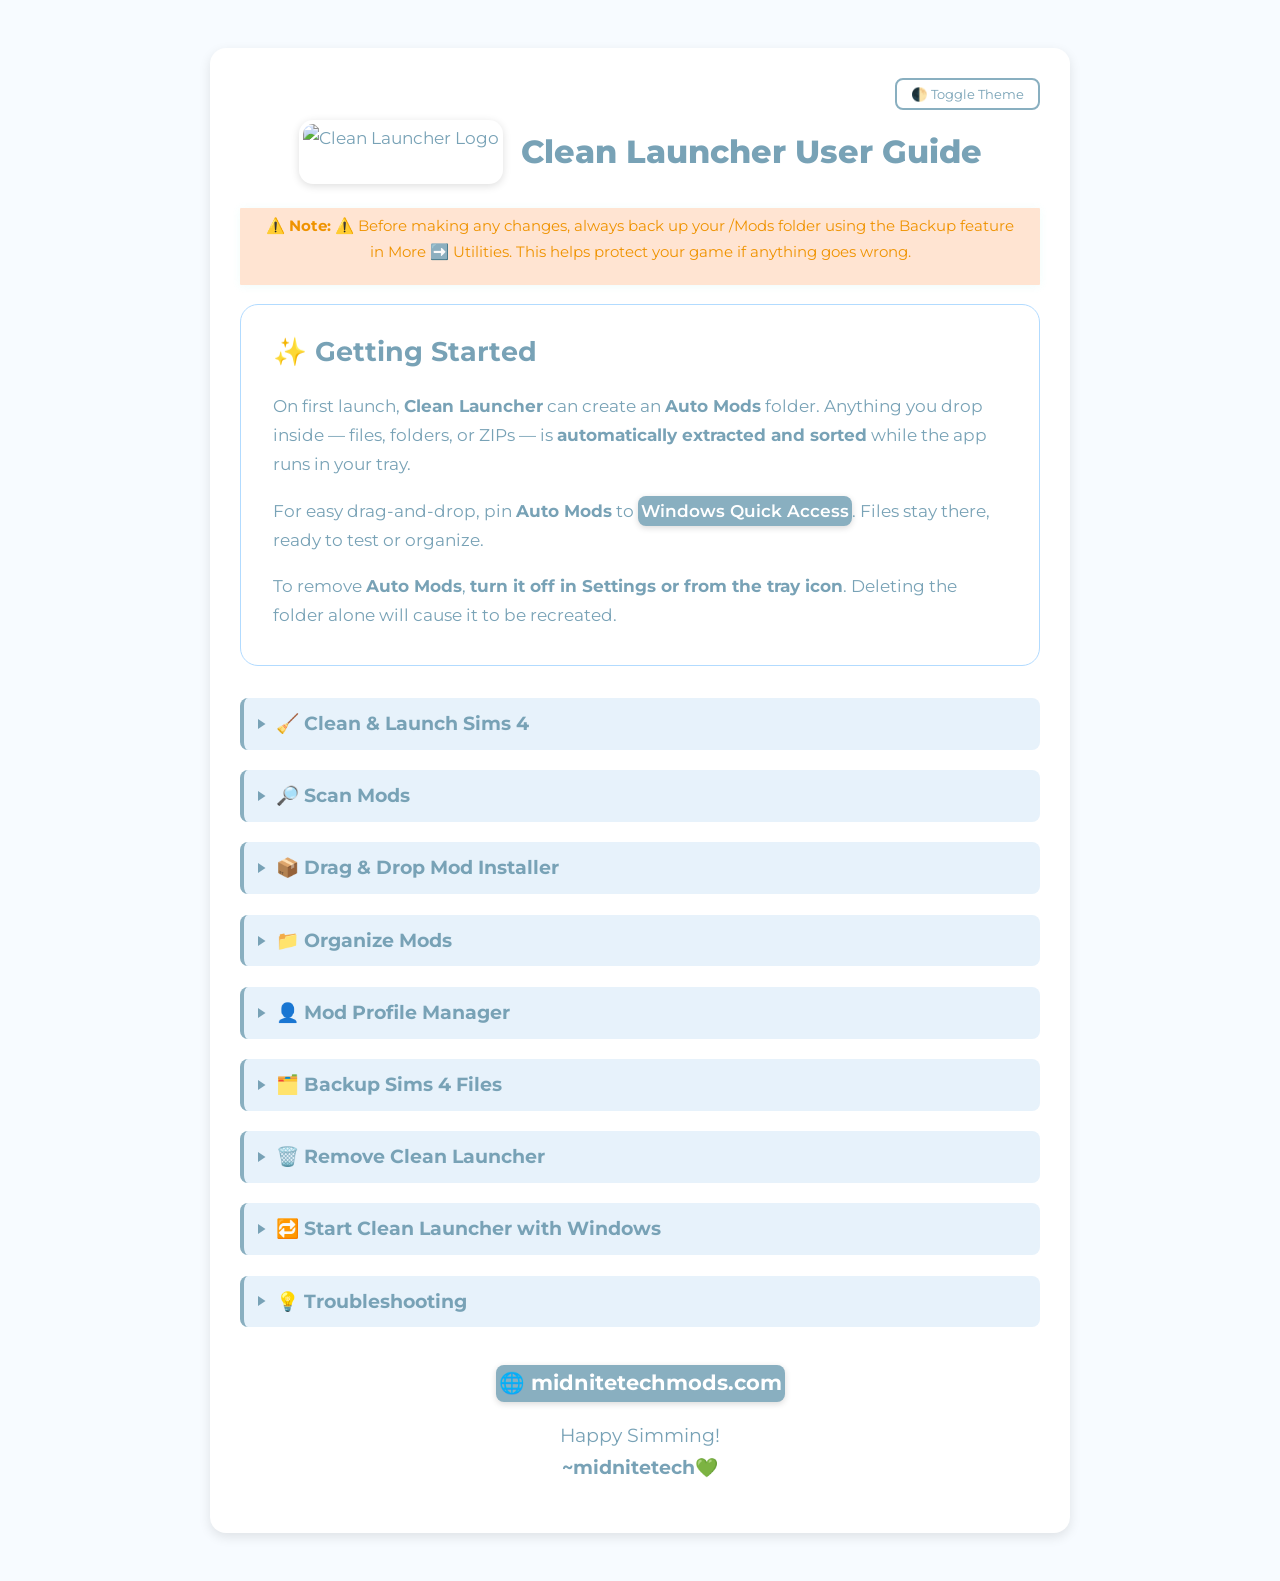
==== index.html @ dc58ccbe "Update print statement from 'Hello' to 'Goodbye'" ====
<!DOCTYPE html>
<html lang="en">
<head>
  <meta charset="UTF-8">
  <title>Mod Installation & Requirements</title>
  <meta name="viewport" content="width=device-width, initial-scale=1.0">
  <link href="https://fonts.googleapis.com/css2?family=Montserrat&display=swap" rel="stylesheet">
  <style>
    :root {
      --bg-color: #f7fbff;
      --text-color: #78a2b6;
      --card-bg: #ffffff;
      --highlight: #e7f2fb;
      --border-accent: #89afc0;
      --code-bg: #eef6fc;
      --bg-color-tip: #fab96e;
      --border-accent-tip: #fab96e;
      --tip-bg: #ffe4d2;
      --tip-color: #ef9300;
      --section-border: #b2dbff;
    }

    a:link, a:visited {
    background-color: #89afc0;
    color: white;
    padding: 1px 3px;
    text-align: left;
    text-decoration: none;
    display: inline-block;
    border-radius: 8px;
    transition: background 0.3s;
    box-shadow: 0 2px 6px rgba(0,0,0,0.15);
    }

    a:hover, a:active {
    background-color: #f7fbff;
    }

    body.dark {
      --bg-color: #1e1e1e;
      --text-color: #78a2b6;
      --card-bg: #2c2c2c;
      --highlight: #333c50;
      --border-accent: #66aaff;
      --code-bg: #444;
    }
    
    .section {
      background: var(--card-bg);
      border-radius: 18px;
      box-shadow: var(--shadow);
      border: 1.5px solid var(--section-border);
      padding: 24px 32px 18px 32px;
      margin-bottom: 32px;
      max-width: 750px;
      margin-left: auto;
      margin-right: auto;
      transition: background 0.3s, color 0.25s;
    }

    body {
      font-family: 'Montserrat', sans-serif;
      font-size: 17px;
      line-height: 1.7;
      background-color: var(--bg-color);
      color: var(--text-color);
      padding: 40px 20px;
      display: flex;
      justify-content: center;
      transition: background 0.3s, color 0.3s;
    }

    .card {
      max-width: 800px;
      background: var(--card-bg);
      padding: 30px;
      border-radius: 16px;
      box-shadow: 0 4px 12px rgba(0,0,0,0.1);
      transition: background 0.3s;
    }

    .logo-title img {
      height: 56px;
      border-radius: 14px;
      background: var(--card-bg);
      box-shadow: 0 2px 8px #0002;
      padding: 4px;
    }
    
    .logo-title h1 {
      font-size: 1.9em;
      font-weight: 800;
      color: var(--primary);
      margin: 0;
    }
    
    .logo-title {
      display: flex;
      align-items: center;
      justify-content: center;
      gap: 18px;
      margin-bottom: 24px;
    }

    .toggle-container {
      text-align: right;
      margin-bottom: 10px;
    }

    .toggle-button {
      background: var(--card-bg);
      color: var(--text-color);
      font-family: 'Montserrat', sans-serif;
      border: 2px solid var(--border-accent);
      padding: 6px 14px;
      border-radius: 8px;
      cursor: pointer;
      transition: background 0.3s, color 0.3s;
    }

    .toggle-button:hover {
      background: var(--border-accent);
      color: #fff;
    }

    h1 {
      font-size: 2em;
      margin: 0 0 0.5em;
    }

    h2 {
      font-size: 1.6em;
      margin: 0;
    }

    h3 {
      font-size: 1.3em;
      margin: 0;
    }

    .section-header {
      background-color: var(--highlight);
      border-left: 4px solid var(--border-accent);
      padding: 10px 16px;
      border-radius: 8px;
      margin-top: 2em;
      margin-bottom: 1em;
      display: flex;
      align-items: center;
      gap: 10px;
    }
    
ul {
  padding-left: 1.2em;
}

    code {
      background-color: var(--code-bg);
      padding: 2px 6px;
      border-radius: 4px;
      font-size: 0.9em;
    }

    a {
      color: var(--border-accent);
      font-weight: 600;
      text-decoration: underline;
      transition: color 0.3s;
    }

    a:hover {
      color: #2c6fc6;
    }
    
    .tip-box {
      background: var(--tip-bg);
      color: var(--tip-color);
      border-radius: 1px;
      padding: 5px 18px;
      box-shadow: 0 1px 8px #54e7e216;
      text-align: center;
      font-size: .9em;
      margin-bottom: 1.2em;
    }

    .tip {
      background: var(--highlight);
      border-left: 4px solid var(--border-accent);
      padding: 12px 16px;
      margin: 1em 0;
      border-radius: 8px;
    }
    
    .section-emoji {
      font-size: 2em;
    }

    .footer {
      margin-top: 2em;
      text-align: center;
      font-size: 1.1em;
    }

    .website-button {
      display: inline-block;
      font-family: 'Montserrat', sans-serif;
      font-weight: bold;
      font-size: 1.1em;
      color: #f7fbff;
      background-color: var(--highlight);
      padding: 12px 20px;
      border-radius: 8px;
      text-decoration: none;
      transition: background 0.3s;
      box-shadow: 0 2px 6px rgba(0,0,0,0.15);
    }

    .website-button:hover {
      background-color: #f7fbff;
    }

    details {
      margin-bottom: 1.2em;
      background-color: var(--highlight);
      border-left: 4px solid var(--border-accent);
      border-radius: 8px;
      padding: 10px 14px;
    }

    summary {
      cursor: pointer;
      font-weight: bold;
      font-size: 1.1em;
      display: flex;
      align-items: center;
      gap: 8px;
    }

    summary::-webkit-details-marker {
      display: none;
    }

    summary .arrow {
      width: 10px;
      height: 10px;
      flex-shrink: 0;
      transition: transform 0.25s ease;
      fill: var(--text-color);
    }

    details[open] summary .arrow {
      transform: rotate(90deg);
    }
  </style>
</head>
<body>
  <div class="card">
    <div class="toggle-container">
      <button class="toggle-button" onclick="toggleMode()">🌓 Toggle Theme</button>
    </div>

    <div class="logo-title">
  <img src="https://i.ibb.co/8nvxKkS4/Clean-Launcher-Logo-2.png" alt="Clean Launcher Logo">
  <h1>Clean Launcher User Guide</h1>
</div>


       <div class="tip-box">
    <strong>⚠️ Note:</strong> ⚠️ Before making any changes, always back up your /Mods folder using the Backup feature in More ➡️ Utilities. This helps protect your game if anything goes wrong.<br /></p>
    </div>
    
           <div class="section">
  <h2><span class="emoji">✨</span> Getting Started</h2>

  <p>
    On first launch, <strong>Clean Launcher</strong> can create an <strong>Auto Mods</strong> folder.
    Anything you drop inside — files, folders, or ZIPs — is <strong>automatically extracted and sorted</strong>
    while the app runs in your tray.
  </p>

  <p>
    For easy drag-and-drop, pin <strong>Auto Mods</strong> to
    <strong><a href="https://support.microsoft.com/en-gb/windows/file-explorer-in-windows-ef370130-1cca-9dc5-e0df-2f7416fe1cb1">Windows Quick Access</a></strong>.
    Files stay there, ready to test or organize.
  </p>

  <p>
    To remove <strong>Auto Mods</strong>, <strong>turn it off in Settings or from the tray icon</strong>.
    Deleting the folder alone will cause it to be recreated.
  </p>
</div>

    <details>
  <summary>
    <svg class="arrow" viewBox="0 0 8 8">
      <path d="M0 0 L6 4 L0 8 Z"/>
    </svg>
    🧹 Clean &amp; Launch Sims 4
  </summary>

  <p>
    <strong>What it does:</strong>
    Clears Sims 4 cache and error logs, then launches the game.
  </p>

  <ul>
    <li>
      Click <strong>Clean &amp; Launch</strong> to delete cache files and any
      <strong>lastException</strong> logs, then start The Sims 4.
    </li>

    <li>
      Want to prevent game updates?
      <strong>Steam</strong> remembers Offline Mode.
      For the <strong>EA App</strong>, use
      <strong>Clean &amp; Open EA App</strong> and set it to <strong>Offline Mode</strong>.
    </li>

    <li>
      Optional: only clear cache when your <code>/Mods</code> folder changes.
    </li>

    <li>
      Optional: choose a <strong>Mods Profile</strong> before launching to switch mod setups.
    </li>

    <li>
      Reset launch options anytime via
      <strong>More Tools ➡ Settings</strong>.
    </li>
  </ul>
</details>

    <details>
  <summary>
    <svg class="arrow" viewBox="0 0 8 8">
      <path d="M0 0 L6 4 L0 8 Z"/>
    </svg>
    🔎 Scan Mods
  </summary>

  <p>
    <strong>What it does:</strong>
    Scans your <code>/Mods</code> folder and finds common issues.
  </p>

  <ul>
    <li>
      Click <strong>Scan Mods Folder</strong>.
    </li>

    <li>
      The scan checks for:
      <ul>
        <li>Duplicate files</li>
        <li>Hidden scripts</li>
        <li>Zipped or unextracted mods</li>
        <li>Missing files</li>
        <li>Outdated mods*</li>
      </ul>
    </li>

    <li>
      After the scan, you’ll see a summary of issues.
      Click sections to see details.
    </li>

    <li>
      Click <strong>Fix All</strong> to resolve everything automatically,
      or <strong>Fix Issues</strong> to review them one by one.
    </li>
  </ul>

  <p>
    <em>*Outdated checks covers my mods only.</em>
  </p>
</details>

   <details>
  <summary>
    <svg class="arrow" viewBox="0 0 8 8">
      <path d="M0 0 L6 4 L0 8 Z"/>
    </svg>
    📦 Drag &amp; Drop Mod Installer
  </summary>

  <p>
    <strong>What it does:</strong>
    Installs mods, builds, Sims, or saves to the correct folder automatically.
  </p>

  <ul>
    <li>
      Drag ZIP files or loose files directly onto the installer window.
    </li>

    <li>
      Files are automatically:
      <ul>
        <li>Extracted (if zipped)</li>
        <li>Placed in <strong>Mods</strong>, <strong>Tray</strong>, or <strong>Saves</strong></li>
        <li>Kept script-safe (<strong>.ts4script</strong> files stay no more than 1 folder deep)</li>
      </ul>
    </li>

    <li>
      Works on its own or alongside <strong>Auto Mods</strong>.
    </li>

    <li>
      Perfect for bulk downloads — any included CC is sorted instantly.
    </li>
  </ul>
</details>

    <details>
  <summary>
    <svg class="arrow" viewBox="0 0 8 8">
      <path d="M0 0 L6 4 L0 8 Z"/>
    </svg>
    📁 Organize Mods
  </summary>

  <p>
    <strong>What it does:</strong>
    Sorts your Mods into a clean folder structure with subcategories.
  </p>

  <p>
    <strong>Nothing is permanent.</strong> Every organize action can be undone.
  </p>

  <ul>
    <li>
      Choose <strong>Auto Mod Sort</strong> or <strong>Auto Mod Sort (Custom)</strong>.
    </li>

    <li>
      <strong>Custom</strong> mode lets you edit folder names and keyword rules.
      If you rename a main folder (for example, “CAS”), update its subfolders to match.
    </li>

    <li>
      <strong>Click ’n Sort</strong> lets you manually select files and click a category
      to move them instantly. View mods by <strong>All</strong> or by <strong>Folder</strong>.
    </li>

    <li>
      <strong>Undo is always available:</strong>
      <strong>More Tools ➡ Settings ➡ Undo Mod Organize</strong>.
    </li>

    <li>
      Deleted files are sent to the <strong>Recycle Bin</strong> whenever possible.
    </li>
  </ul>

  <p>
    <em>
      If a file can’t be confidently categorized, it’s placed in the
      <strong>Review Bin</strong> for manual sorting.
    </em>
  </p>
</details>

    <details>
  <summary>
    <svg class="arrow" viewBox="0 0 8 8">
      <path d="M0 0 L6 4 L0 8 Z"/>
    </svg>
    👤 Mod Profile Manager
  </summary>

  <p>
    <strong>What it does:</strong>
    Lets you save and switch between different Mods setups.
  </p>

  <p>
    <strong>Your original Mods are always backed up.</strong>
    The first backup can never be overwritten.
  </p>

  <ul>
    <li>
      Use profiles for different playstyles
      (for example: <strong>Vanilla</strong>, <strong>Build Mode</strong>, or <strong>Full Mods</strong>).
    </li>

    <li>
      Great for testing new CC or playing with minimal mods during updates.
    </li>
  </ul>

  <p><strong>How to use:</strong></p>

  <ol>
    <li>
      Arrange your <code>/Mods</code> folder how you want.
    </li>

    <li>
      Click <strong>Create New Profile</strong>, name it, and save.
    </li>

    <li>
      To switch profiles, select one and click <strong>Load Profile</strong>.
    </li>

    <li>
      If new mods are detected, choose
      <strong>Import New Mods</strong> or <strong>Replace Profile</strong>.
    </li>
  </ol>

  <p>
    You can always restore your original Mods via
    <strong>More ➡ View Backups</strong>.
  </p>
</details>
    
    <details>
  <summary>
    <svg class="arrow" viewBox="0 0 8 8">
      <path d="M0 0 L6 4 L0 8 Z"/>
    </svg>
    🗂️ Backup Sims 4 Files
  </summary>

  <p>
    <strong>What it does:</strong>
    Creates a zipped backup of your <strong>Mods</strong>, <strong>Saves</strong>,
    and/or <strong>Tray</strong> folders.
  </p>

  <p>
    <strong>Why use it:</strong>
    Protects your game before organizing mods, testing CC, or updating.
  </p>

  <p><strong>How to use:</strong></p>

  <ol>
    <li>
      Open <strong>More Tools ➡ Settings &amp; Utilities ➡ Backup Files</strong>.
    </li>

    <li>
      Select what you want to back up (Mods, Saves, Tray).
    </li>

    <li>
      Choose a backup location with enough free space.
    </li>

    <li>
      Click <strong>OK</strong>.
    </li>
  </ol>

  <p>
    To restore, unzip the backup and copy the contents back into your Sims 4 folders.
  </p>

  <p>
    You can create as many backups as you like.
  </p>
</details>

    <details>
  <summary>
    <svg class="arrow" viewBox="0 0 8 8"><path d="M0 0 L6 4 L0 8 Z"/></svg>
    🗑️ Remove Clean Launcher
  </summary>

  <p><strong>Clean Launcher is portable — deleting it fully removes it.</strong></p>

  <ul>
    <li>
      Right-click the tray icon (near the clock) and choose
      <strong>Open Installation Folder</strong>.
    </li>

    <li>
      <strong>Delete the entire folder.</strong> That’s it.
    </li>

    <li>
      If it starts with Windows, remove any shortcuts from:
      <code>shell:start menu</code> or disable it via
      <strong>Task Manager ➡ Startup Apps</strong>.
    </li>
  </ul>
</details>
<details>
  <summary>
    <svg class="arrow" viewBox="0 0 8 8"><path d="M0 0 L6 4 L0 8 Z"/></svg>
    🔁 Start Clean Launcher with Windows
  </summary>

  <p>
    <strong>Clean Launcher does not auto-start by default.</strong>
    If you want <strong>Auto Mods</strong> to work all the time, you can add it to Windows startup manually.
  </p>

  <ol>
    <li>
      Right-click <strong>Clean Launcher.exe</strong> and choose
      <strong>Send to ➡ Desktop (create shortcut)</strong>.
    </li>

    <li>
      Press <strong>Win + R</strong>, type <code>shell:startup</code>, and press <strong>Enter</strong>.
    </li>

    <li>
      Drag (or copy &amp; paste) the <strong>Clean Launcher shortcut</strong> into that folder.
    </li>
  </ol>

  <p>
    That’s it. Clean Launcher will now start with Windows and run in the tray.
  </p>

  <p>
    <em>
      To remove it from startup, delete the shortcut from the same folder or disable it via
      <strong>Task Manager ➡ Startup Apps</strong>.
    </em>
  </p>
</details>

<details>
  <summary>
    <svg class="arrow" viewBox="0 0 8 8">
      <path d="M0 0 L6 4 L0 8 Z"/>
    </svg>
    💡 Troubleshooting
  </summary>

  <p>
    <strong>Most issues are reversible.</strong>
    Clean Launcher does not permanently delete mods without warning you. It does not prevent your game from launching.
  </p>

  <p>
    🗂️ <strong>Mods not organizing as expected?</strong><br>
    Use <strong>Organize Mods (Custom)</strong> to adjust keywords and folder rules.
  </p>

  <p>
    🗑️ <strong>Mods disappeared?</strong><br>
    Used <strong>Organize Mods</strong>? Click <strong>Undo</strong> under
    <strong>More Tools ➡ Settings</strong>.<br>
    Accidentally deleted something? Check your <strong>Recycle Bin</strong>.<br>
    Using <strong>Mod Profile Manager</strong>? Restore via
    <strong>More ➡ View Backups</strong>.
  </p>

  <p>
    🔄 <strong>Auto Mods not sorting?</strong><br>
    Make sure <strong>Clean Launcher is running</strong> (tray icon visible).
  </p>

  <p>
    ⚙️ <strong>Need to change Settings?</strong><br>
    Find everything under <strong>More Tools ➡ Settings</strong>.
  </p>

  <p>
    🐞 <strong>Found a bug?</strong><br>
    Use <strong>Report a Bug</strong> under <strong>More Tools ➡ Settings</strong>
    or click <a href="https://midnitetechmods.com/contact"><strong>here</strong></a>.
  </p>

  <p>
    💾 <strong>Tip:</strong>
    Make backups before big changes and use <strong>Scan Mods</strong> regularly.
  </p>
</details>

    <div class="footer">
    <div style="text-align: center; margin-top: 1em;">
      <a href="https://midnitetechmods.com/" target="_blank" class="website-button">🌐 midnitetechmods.com</a>
    </div>
     <p style="text-align: center;">Happy Simming!<br>
      <strong>~midnitetech</strong>💚<div style="text-align: center; margin-top: 1em;">

  <script>
    function toggleMode() {
      document.body.classList.toggle('dark');
    }
  </script>
</body>
</html>
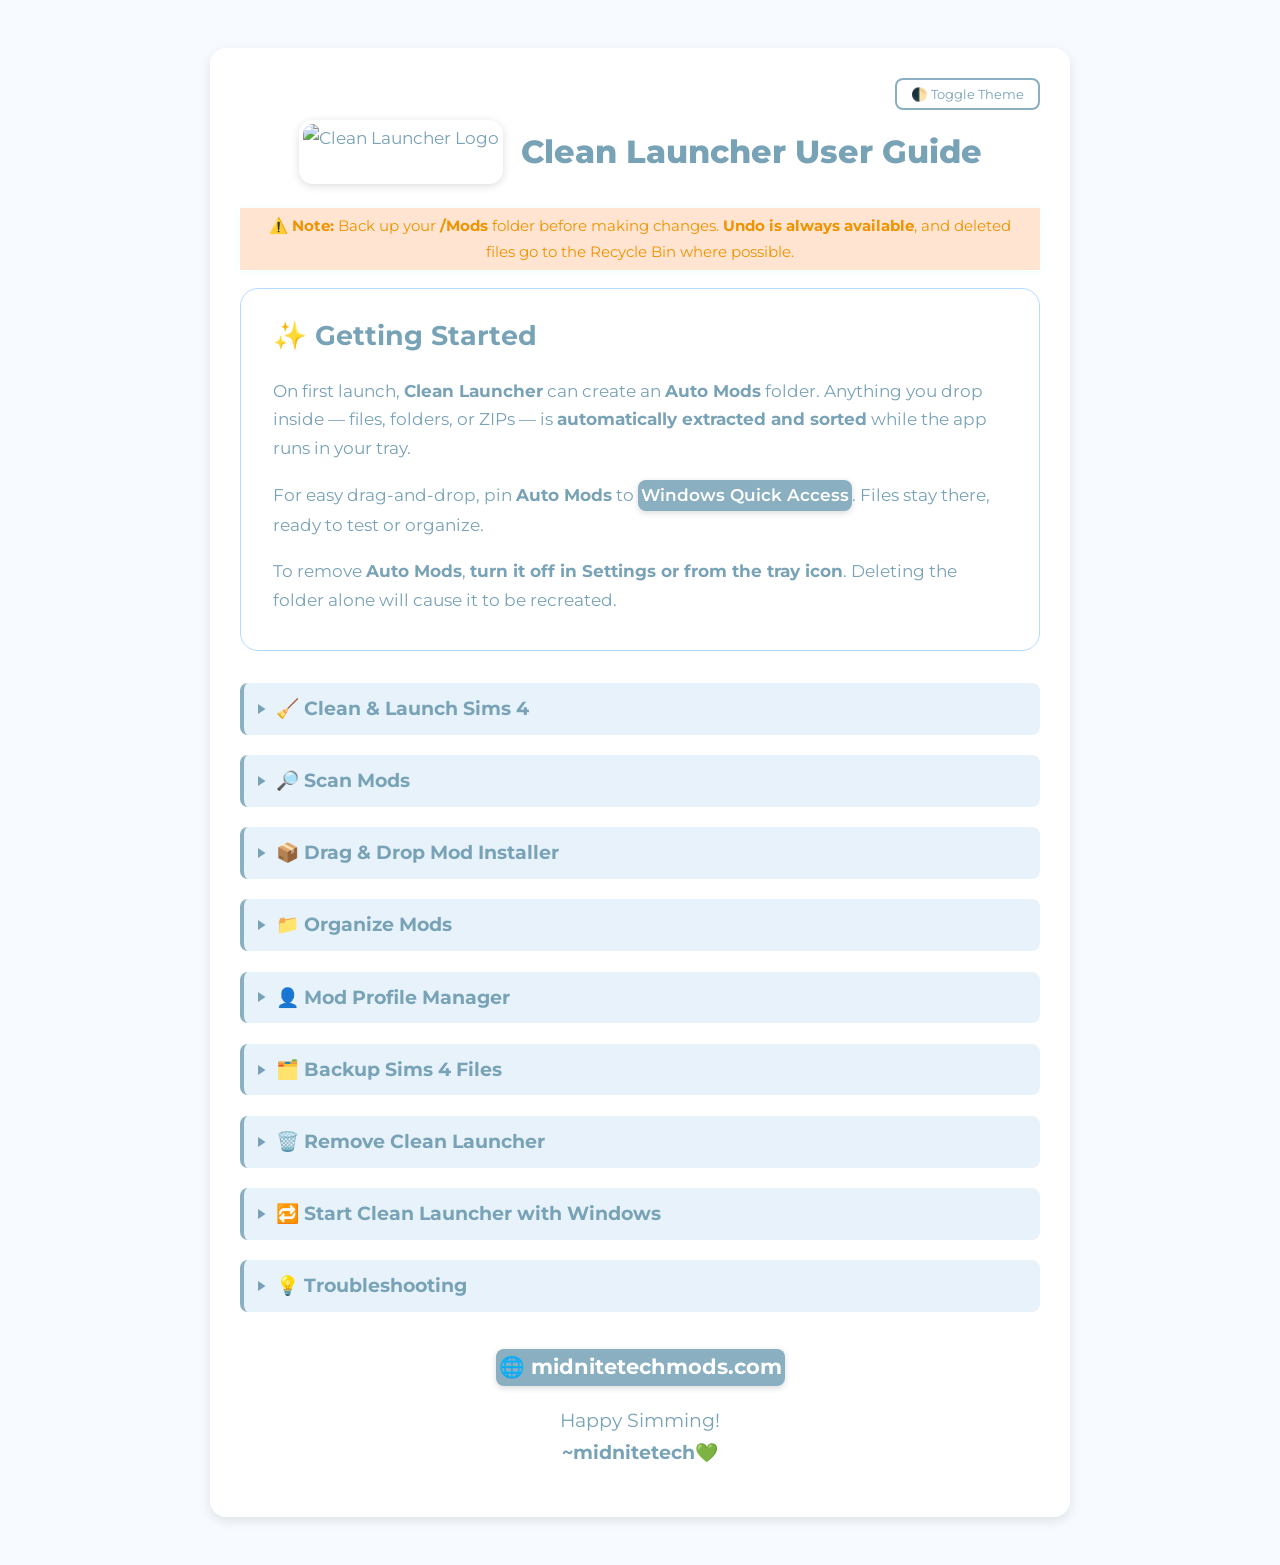
==== commit f83c28a3: "Update backup note in user guide Revised note on backing up the /Mods folder for clarity and added i" ====
--- a/index.html
+++ b/index.html
@@ -265,10 +265,11 @@
   <h1>Clean Launcher User Guide</h1>
 </div>
 
-
-       <div class="tip-box">
-    <strong>⚠️ Note:</strong> ⚠️ Before making any changes, always back up your /Mods folder using the Backup feature in More ➡️ Utilities. This helps protect your game if anything goes wrong.<br /></p>
-    </div>
+      <div class="tip-box">
+  <strong>⚠️ Note:</strong>
+  Back up your <strong>/Mods</strong> folder before making changes.
+  <strong>Undo is always available</strong>, and deleted files go to the Recycle Bin where possible.
+</div>
     
            <div class="section">
   <h2><span class="emoji">✨</span> Getting Started</h2>
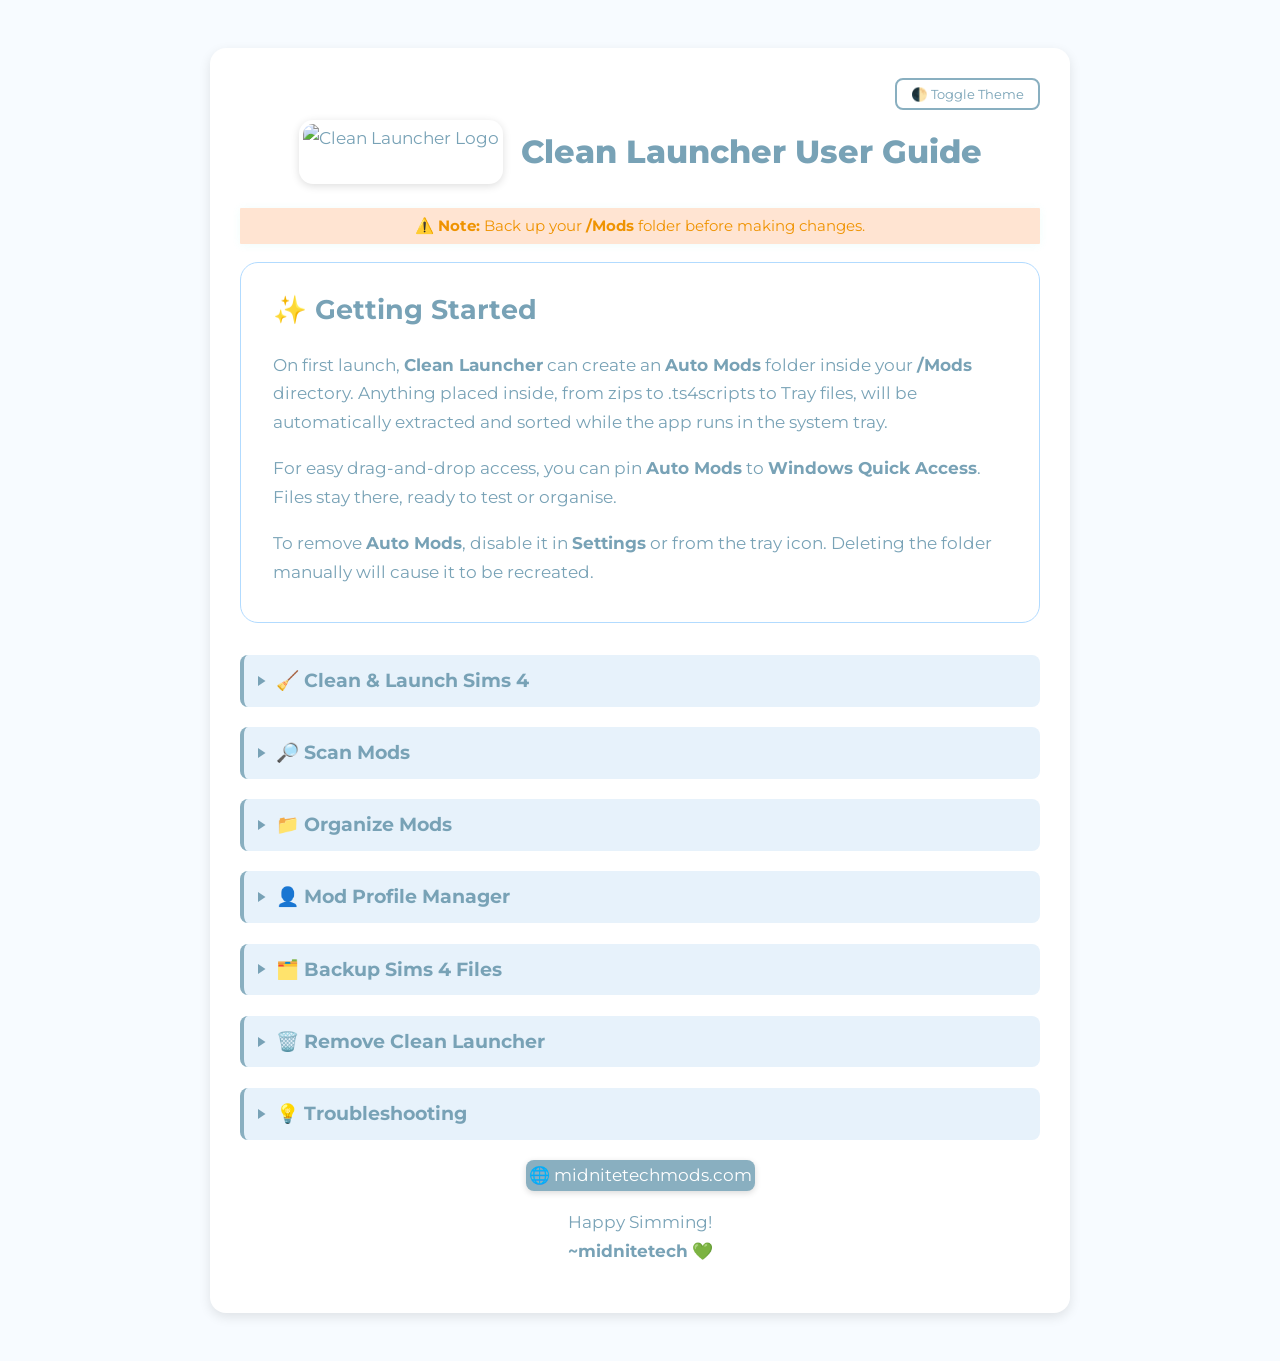
==== commit 2b5acb93: "Refactor HTML structure and clean up styles" ====
--- a/index.html
+++ b/index.html
@@ -1,4 +1,3 @@
-
 <!DOCTYPE html>
 <html lang="en">
 <head>
@@ -22,19 +21,19 @@
     }
 
     a:link, a:visited {
-    background-color: #89afc0;
-    color: white;
-    padding: 1px 3px;
-    text-align: left;
-    text-decoration: none;
-    display: inline-block;
-    border-radius: 8px;
-    transition: background 0.3s;
-    box-shadow: 0 2px 6px rgba(0,0,0,0.15);
+      background-color: #89afc0;
+      color: white;
+      padding: 1px 3px;
+      text-align: left;
+      text-decoration: none;
+      display: inline-block;
+      border-radius: 8px;
+      transition: background 0.3s;
+      box-shadow: 0 2px 6px rgba(0,0,0,0.15);
     }
 
     a:hover, a:active {
-    background-color: #f7fbff;
+      background-color: #f7fbff;
     }
 
     body.dark {
@@ -45,7 +44,7 @@
       --border-accent: #66aaff;
       --code-bg: #444;
     }
-    
+
     .section {
       background: var(--card-bg);
       border-radius: 18px;
@@ -87,14 +86,14 @@
       box-shadow: 0 2px 8px #0002;
       padding: 4px;
     }
-    
+
     .logo-title h1 {
       font-size: 1.9em;
       font-weight: 800;
       color: var(--primary);
       margin: 0;
     }
-    
+
     .logo-title {
       display: flex;
       align-items: center;
@@ -124,36 +123,11 @@
       color: #fff;
     }
 
-    h1 {
-      font-size: 2em;
-      margin: 0 0 0.5em;
-    }
-
-    h2 {
-      font-size: 1.6em;
-      margin: 0;
-    }
-
-    h3 {
-      font-size: 1.3em;
-      margin: 0;
-    }
-
-    .section-header {
-      background-color: var(--highlight);
-      border-left: 4px solid var(--border-accent);
-      padding: 10px 16px;
-      border-radius: 8px;
-      margin-top: 2em;
-      margin-bottom: 1em;
-      display: flex;
-      align-items: center;
-      gap: 10px;
-    }
-    
-ul {
-  padding-left: 1.2em;
-}
+    h1 { font-size: 2em; margin: 0 0 0.5em; }
+    h2 { font-size: 1.6em; margin: 0; }
+    h3 { font-size: 1.3em; margin: 0; }
+
+    ul { padding-left: 1.2em; }
 
     code {
       background-color: var(--code-bg);
@@ -162,17 +136,6 @@
       font-size: 0.9em;
     }
 
-    a {
-      color: var(--border-accent);
-      font-weight: 600;
-      text-decoration: underline;
-      transition: color 0.3s;
-    }
-
-    a:hover {
-      color: #2c6fc6;
-    }
-    
     .tip-box {
       background: var(--tip-bg);
       color: var(--tip-color);
@@ -184,42 +147,6 @@
       margin-bottom: 1.2em;
     }
 
-    .tip {
-      background: var(--highlight);
-      border-left: 4px solid var(--border-accent);
-      padding: 12px 16px;
-      margin: 1em 0;
-      border-radius: 8px;
-    }
-    
-    .section-emoji {
-      font-size: 2em;
-    }
-
-    .footer {
-      margin-top: 2em;
-      text-align: center;
-      font-size: 1.1em;
-    }
-
-    .website-button {
-      display: inline-block;
-      font-family: 'Montserrat', sans-serif;
-      font-weight: bold;
-      font-size: 1.1em;
-      color: #f7fbff;
-      background-color: var(--highlight);
-      padding: 12px 20px;
-      border-radius: 8px;
-      text-decoration: none;
-      transition: background 0.3s;
-      box-shadow: 0 2px 6px rgba(0,0,0,0.15);
-    }
-
-    .website-button:hover {
-      background-color: #f7fbff;
-    }
-
     details {
       margin-bottom: 1.2em;
       background-color: var(--highlight);
@@ -237,9 +164,7 @@
       gap: 8px;
     }
 
-    summary::-webkit-details-marker {
-      display: none;
-    }
+    summary::-webkit-details-marker { display: none; }
 
     summary .arrow {
       width: 10px;
@@ -254,444 +179,120 @@
     }
   </style>
 </head>
+
 <body>
-  <div class="card">
-    <div class="toggle-container">
-      <button class="toggle-button" onclick="toggleMode()">🌓 Toggle Theme</button>
-    </div>
-
-    <div class="logo-title">
-  <img src="https://i.ibb.co/8nvxKkS4/Clean-Launcher-Logo-2.png" alt="Clean Launcher Logo">
-  <h1>Clean Launcher User Guide</h1>
+<div class="card">
+
+  <div class="toggle-container">
+    <button class="toggle-button" onclick="toggleMode()">🌓 Toggle Theme</button>
+  </div>
+
+  <div class="logo-title">
+    <img src="https://i.ibb.co/8nvxKkS4/Clean-Launcher-Logo-2.png" alt="Clean Launcher Logo">
+    <h1>Clean Launcher User Guide</h1>
+  </div>
+
+  <div class="tip-box">
+    <strong>⚠️ Note:</strong>
+    Back up your <strong>/Mods</strong> folder before making changes.
+  </div>
+
+  <div class="section">
+    <h2>✨ Getting Started</h2>
+
+    <p>
+      On first launch, <strong>Clean Launcher</strong> can create an <strong>Auto Mods</strong> folder inside your
+      <strong>/Mods</strong> directory.
+      Anything placed inside, from zips to .ts4scripts to Tray files,
+      will be automatically extracted and sorted while the app runs in the system tray.
+    </p>
+
+    <p>
+      For easy drag-and-drop access, you can pin <strong>Auto Mods</strong> to
+      <strong>Windows Quick Access</strong>.
+      Files stay there, ready to test or organise.
+    </p>
+
+    <p>
+      To remove <strong>Auto Mods</strong>, disable it in <strong>Settings</strong> or from the tray icon.
+      Deleting the folder manually will cause it to be recreated.
+    </p>
+  </div>
+
+  <details>
+    <summary><svg class="arrow" viewBox="0 0 8 8"><path d="M0 0 L6 4 L0 8 Z"/></svg> 🧹 Clean &amp; Launch Sims 4</summary>
+    <ul>
+      Cleans cache files and error logs, then launches The Sims 4 in one click.<br><br>
+      You can optionally clear only the cache when your <b>/Mods</b> folder has changed, and select a Mods Profile
+      to quickly switch between different CC and gameplay setups.
+    </ul>
+  </details>
+
+  <details>
+    <summary><svg class="arrow" viewBox="0 0 8 8"><path d="M0 0 L6 4 L0 8 Z"/></svg> 🔎 Scan Mods</summary>
+    <ul>
+      Scans your <b>/Mods</b> folder for common issues such as duplicate files, hidden scripts,
+      zipped mods, missing files, and more.<br><br>
+      Dependency and update checks currently cover <b>midnitetech</b> mods,
+      <b>UI Cheats</b>, and <b>Lot 51’s Core Library</b>.
+    </ul>
+  </details>
+
+  <details>
+    <summary><svg class="arrow" viewBox="0 0 8 8"><path d="M0 0 L6 4 L0 8 Z"/></svg> 📁 Organize Mods</summary>
+    <ul>
+      View your Mods folder as a live folder tree.
+      Drag and drop files to move them, Ctrl+click to select multiple items,
+      create or delete folders, and undo accidental changes.
+    </ul>
+  </details>
+
+  <details>
+    <summary><svg class="arrow" viewBox="0 0 8 8"><path d="M0 0 L6 4 L0 8 Z"/></svg> 👤 Mod Profile Manager</summary>
+    <ul>
+      Create different profiles for different playstyles and switch between them easily.
+      If new mods are detected, you’ll be prompted before switching.
+      Your original Mods are always backed up safely, and stored outside of your game folders.
+    </ul>
+  </details>
+
+  <details>
+    <summary><svg class="arrow" viewBox="0 0 8 8"><path d="M0 0 L6 4 L0 8 Z"/></svg> 🗂️ Backup Sims 4 Files</summary>
+    <ul>
+      Creates ZIP backups of your <b>Mods</b>, <b>Saves</b>, and <b>Tray</b> folders.
+      Ideal before reorganizing, updating your game, or swapping between PCs.
+    </ul>
+  </details>
+
+  <details>
+    <summary><svg class="arrow" viewBox="0 0 8 8"><path d="M0 0 L6 4 L0 8 Z"/></svg> 🗑️ Remove Clean Launcher</summary>
+    <ul>
+      Uninstall via <b>Add/Remove Programs</b>.
+      Exit Clean Launcher first using the tray icon.
+      Auto-start options can be removed from <b>Settings</b> or <b>Startup Apps</b>.
+    </ul>
+  </details>
+
+  <details>
+    <summary><svg class="arrow" viewBox="0 0 8 8"><path d="M0 0 L6 4 L0 8 Z"/></svg> 💡 Troubleshooting</summary>
+    <ul>
+      Clean Launcher does not permanently delete mods without warning and does not block your game from launching.
+      If Auto Mods is not sorting, ensure the tray icon is visible.
+    </ul>
+  </details>
+
+  <div class="footer" style="text-align:center;">
+    <a href="https://midnitetechmods.com/" target="_blank" class="website-button">🌐 midnitetechmods.com</a>
+    <p>Happy Simming!<br><strong>~midnitetech</strong> 💚</p>
+  </div>
+
 </div>
 
-      <div class="tip-box">
-  <strong>⚠️ Note:</strong>
-  Back up your <strong>/Mods</strong> folder before making changes.
-  <strong>Undo is always available</strong>, and deleted files go to the Recycle Bin where possible.
-</div>
-    
-           <div class="section">
-  <h2><span class="emoji">✨</span> Getting Started</h2>
-
-  <p>
-    On first launch, <strong>Clean Launcher</strong> can create an <strong>Auto Mods</strong> folder.
-    Anything you drop inside — files, folders, or ZIPs — is <strong>automatically extracted and sorted</strong>
-    while the app runs in your tray.
-  </p>
-
-  <p>
-    For easy drag-and-drop, pin <strong>Auto Mods</strong> to
-    <strong><a href="https://support.microsoft.com/en-gb/windows/file-explorer-in-windows-ef370130-1cca-9dc5-e0df-2f7416fe1cb1">Windows Quick Access</a></strong>.
-    Files stay there, ready to test or organize.
-  </p>
-
-  <p>
-    To remove <strong>Auto Mods</strong>, <strong>turn it off in Settings or from the tray icon</strong>.
-    Deleting the folder alone will cause it to be recreated.
-  </p>
-</div>
-
-    <details>
-  <summary>
-    <svg class="arrow" viewBox="0 0 8 8">
-      <path d="M0 0 L6 4 L0 8 Z"/>
-    </svg>
-    🧹 Clean &amp; Launch Sims 4
-  </summary>
-
-  <p>
-    <strong>What it does:</strong>
-    Clears Sims 4 cache and error logs, then launches the game.
-  </p>
-
-  <ul>
-    <li>
-      Click <strong>Clean &amp; Launch</strong> to delete cache files and any
-      <strong>lastException</strong> logs, then start The Sims 4.
-    </li>
-
-    <li>
-      Want to prevent game updates?
-      <strong>Steam</strong> remembers Offline Mode.
-      For the <strong>EA App</strong>, use
-      <strong>Clean &amp; Open EA App</strong> and set it to <strong>Offline Mode</strong>.
-    </li>
-
-    <li>
-      Optional: only clear cache when your <code>/Mods</code> folder changes.
-    </li>
-
-    <li>
-      Optional: choose a <strong>Mods Profile</strong> before launching to switch mod setups.
-    </li>
-
-    <li>
-      Reset launch options anytime via
-      <strong>More Tools ➡ Settings</strong>.
-    </li>
-  </ul>
-</details>
-
-    <details>
-  <summary>
-    <svg class="arrow" viewBox="0 0 8 8">
-      <path d="M0 0 L6 4 L0 8 Z"/>
-    </svg>
-    🔎 Scan Mods
-  </summary>
-
-  <p>
-    <strong>What it does:</strong>
-    Scans your <code>/Mods</code> folder and finds common issues.
-  </p>
-
-  <ul>
-    <li>
-      Click <strong>Scan Mods Folder</strong>.
-    </li>
-
-    <li>
-      The scan checks for:
-      <ul>
-        <li>Duplicate files</li>
-        <li>Hidden scripts</li>
-        <li>Zipped or unextracted mods</li>
-        <li>Missing files</li>
-        <li>Outdated mods*</li>
-      </ul>
-    </li>
-
-    <li>
-      After the scan, you’ll see a summary of issues.
-      Click sections to see details.
-    </li>
-
-    <li>
-      Click <strong>Fix All</strong> to resolve everything automatically,
-      or <strong>Fix Issues</strong> to review them one by one.
-    </li>
-  </ul>
-
-  <p>
-    <em>*Outdated checks covers my mods only.</em>
-  </p>
-</details>
-
-   <details>
-  <summary>
-    <svg class="arrow" viewBox="0 0 8 8">
-      <path d="M0 0 L6 4 L0 8 Z"/>
-    </svg>
-    📦 Drag &amp; Drop Mod Installer
-  </summary>
-
-  <p>
-    <strong>What it does:</strong>
-    Installs mods, builds, Sims, or saves to the correct folder automatically.
-  </p>
-
-  <ul>
-    <li>
-      Drag ZIP files or loose files directly onto the installer window.
-    </li>
-
-    <li>
-      Files are automatically:
-      <ul>
-        <li>Extracted (if zipped)</li>
-        <li>Placed in <strong>Mods</strong>, <strong>Tray</strong>, or <strong>Saves</strong></li>
-        <li>Kept script-safe (<strong>.ts4script</strong> files stay no more than 1 folder deep)</li>
-      </ul>
-    </li>
-
-    <li>
-      Works on its own or alongside <strong>Auto Mods</strong>.
-    </li>
-
-    <li>
-      Perfect for bulk downloads — any included CC is sorted instantly.
-    </li>
-  </ul>
-</details>
-
-    <details>
-  <summary>
-    <svg class="arrow" viewBox="0 0 8 8">
-      <path d="M0 0 L6 4 L0 8 Z"/>
-    </svg>
-    📁 Organize Mods
-  </summary>
-
-  <p>
-    <strong>What it does:</strong>
-    Sorts your Mods into a clean folder structure with subcategories.
-  </p>
-
-  <p>
-    <strong>Nothing is permanent.</strong> Every organize action can be undone.
-  </p>
-
-  <ul>
-    <li>
-      Choose <strong>Auto Mod Sort</strong> or <strong>Auto Mod Sort (Custom)</strong>.
-    </li>
-
-    <li>
-      <strong>Custom</strong> mode lets you edit folder names and keyword rules.
-      If you rename a main folder (for example, “CAS”), update its subfolders to match.
-    </li>
-
-    <li>
-      <strong>Click ’n Sort</strong> lets you manually select files and click a category
-      to move them instantly. View mods by <strong>All</strong> or by <strong>Folder</strong>.
-    </li>
-
-    <li>
-      <strong>Undo is always available:</strong>
-      <strong>More Tools ➡ Settings ➡ Undo Mod Organize</strong>.
-    </li>
-
-    <li>
-      Deleted files are sent to the <strong>Recycle Bin</strong> whenever possible.
-    </li>
-  </ul>
-
-  <p>
-    <em>
-      If a file can’t be confidently categorized, it’s placed in the
-      <strong>Review Bin</strong> for manual sorting.
-    </em>
-  </p>
-</details>
-
-    <details>
-  <summary>
-    <svg class="arrow" viewBox="0 0 8 8">
-      <path d="M0 0 L6 4 L0 8 Z"/>
-    </svg>
-    👤 Mod Profile Manager
-  </summary>
-
-  <p>
-    <strong>What it does:</strong>
-    Lets you save and switch between different Mods setups.
-  </p>
-
-  <p>
-    <strong>Your original Mods are always backed up.</strong>
-    The first backup can never be overwritten.
-  </p>
-
-  <ul>
-    <li>
-      Use profiles for different playstyles
-      (for example: <strong>Vanilla</strong>, <strong>Build Mode</strong>, or <strong>Full Mods</strong>).
-    </li>
-
-    <li>
-      Great for testing new CC or playing with minimal mods during updates.
-    </li>
-  </ul>
-
-  <p><strong>How to use:</strong></p>
-
-  <ol>
-    <li>
-      Arrange your <code>/Mods</code> folder how you want.
-    </li>
-
-    <li>
-      Click <strong>Create New Profile</strong>, name it, and save.
-    </li>
-
-    <li>
-      To switch profiles, select one and click <strong>Load Profile</strong>.
-    </li>
-
-    <li>
-      If new mods are detected, choose
-      <strong>Import New Mods</strong> or <strong>Replace Profile</strong>.
-    </li>
-  </ol>
-
-  <p>
-    You can always restore your original Mods via
-    <strong>More ➡ View Backups</strong>.
-  </p>
-</details>
-    
-    <details>
-  <summary>
-    <svg class="arrow" viewBox="0 0 8 8">
-      <path d="M0 0 L6 4 L0 8 Z"/>
-    </svg>
-    🗂️ Backup Sims 4 Files
-  </summary>
-
-  <p>
-    <strong>What it does:</strong>
-    Creates a zipped backup of your <strong>Mods</strong>, <strong>Saves</strong>,
-    and/or <strong>Tray</strong> folders.
-  </p>
-
-  <p>
-    <strong>Why use it:</strong>
-    Protects your game before organizing mods, testing CC, or updating.
-  </p>
-
-  <p><strong>How to use:</strong></p>
-
-  <ol>
-    <li>
-      Open <strong>More Tools ➡ Settings &amp; Utilities ➡ Backup Files</strong>.
-    </li>
-
-    <li>
-      Select what you want to back up (Mods, Saves, Tray).
-    </li>
-
-    <li>
-      Choose a backup location with enough free space.
-    </li>
-
-    <li>
-      Click <strong>OK</strong>.
-    </li>
-  </ol>
-
-  <p>
-    To restore, unzip the backup and copy the contents back into your Sims 4 folders.
-  </p>
-
-  <p>
-    You can create as many backups as you like.
-  </p>
-</details>
-
-    <details>
-  <summary>
-    <svg class="arrow" viewBox="0 0 8 8"><path d="M0 0 L6 4 L0 8 Z"/></svg>
-    🗑️ Remove Clean Launcher
-  </summary>
-
-  <p><strong>Clean Launcher is portable — deleting it fully removes it.</strong></p>
-
-  <ul>
-    <li>
-      Right-click the tray icon (near the clock) and choose
-      <strong>Open Installation Folder</strong>.
-    </li>
-
-    <li>
-      <strong>Delete the entire folder.</strong> That’s it.
-    </li>
-
-    <li>
-      If it starts with Windows, remove any shortcuts from:
-      <code>shell:start menu</code> or disable it via
-      <strong>Task Manager ➡ Startup Apps</strong>.
-    </li>
-  </ul>
-</details>
-<details>
-  <summary>
-    <svg class="arrow" viewBox="0 0 8 8"><path d="M0 0 L6 4 L0 8 Z"/></svg>
-    🔁 Start Clean Launcher with Windows
-  </summary>
-
-  <p>
-    <strong>Clean Launcher does not auto-start by default.</strong>
-    If you want <strong>Auto Mods</strong> to work all the time, you can add it to Windows startup manually.
-  </p>
-
-  <ol>
-    <li>
-      Right-click <strong>Clean Launcher.exe</strong> and choose
-      <strong>Send to ➡ Desktop (create shortcut)</strong>.
-    </li>
-
-    <li>
-      Press <strong>Win + R</strong>, type <code>shell:startup</code>, and press <strong>Enter</strong>.
-    </li>
-
-    <li>
-      Drag (or copy &amp; paste) the <strong>Clean Launcher shortcut</strong> into that folder.
-    </li>
-  </ol>
-
-  <p>
-    That’s it. Clean Launcher will now start with Windows and run in the tray.
-  </p>
-
-  <p>
-    <em>
-      To remove it from startup, delete the shortcut from the same folder or disable it via
-      <strong>Task Manager ➡ Startup Apps</strong>.
-    </em>
-  </p>
-</details>
-
-<details>
-  <summary>
-    <svg class="arrow" viewBox="0 0 8 8">
-      <path d="M0 0 L6 4 L0 8 Z"/>
-    </svg>
-    💡 Troubleshooting
-  </summary>
-
-  <p>
-    <strong>Most issues are reversible.</strong>
-    Clean Launcher does not permanently delete mods without warning you. It does not prevent your game from launching.
-  </p>
-
-  <p>
-    🗂️ <strong>Mods not organizing as expected?</strong><br>
-    Use <strong>Organize Mods (Custom)</strong> to adjust keywords and folder rules.
-  </p>
-
-  <p>
-    🗑️ <strong>Mods disappeared?</strong><br>
-    Used <strong>Organize Mods</strong>? Click <strong>Undo</strong> under
-    <strong>More Tools ➡ Settings</strong>.<br>
-    Accidentally deleted something? Check your <strong>Recycle Bin</strong>.<br>
-    Using <strong>Mod Profile Manager</strong>? Restore via
-    <strong>More ➡ View Backups</strong>.
-  </p>
-
-  <p>
-    🔄 <strong>Auto Mods not sorting?</strong><br>
-    Make sure <strong>Clean Launcher is running</strong> (tray icon visible).
-  </p>
-
-  <p>
-    ⚙️ <strong>Need to change Settings?</strong><br>
-    Find everything under <strong>More Tools ➡ Settings</strong>.
-  </p>
-
-  <p>
-    🐞 <strong>Found a bug?</strong><br>
-    Use <strong>Report a Bug</strong> under <strong>More Tools ➡ Settings</strong>
-    or click <a href="https://midnitetechmods.com/contact"><strong>here</strong></a>.
-  </p>
-
-  <p>
-    💾 <strong>Tip:</strong>
-    Make backups before big changes and use <strong>Scan Mods</strong> regularly.
-  </p>
-</details>
-
-    <div class="footer">
-    <div style="text-align: center; margin-top: 1em;">
-      <a href="https://midnitetechmods.com/" target="_blank" class="website-button">🌐 midnitetechmods.com</a>
-    </div>
-     <p style="text-align: center;">Happy Simming!<br>
-      <strong>~midnitetech</strong>💚<div style="text-align: center; margin-top: 1em;">
-
-  <script>
-    function toggleMode() {
-      document.body.classList.toggle('dark');
-    }
-  </script>
+<script>
+  function toggleMode() {
+    document.body.classList.toggle('dark');
+  }
+</script>
+
 </body>
 </html>
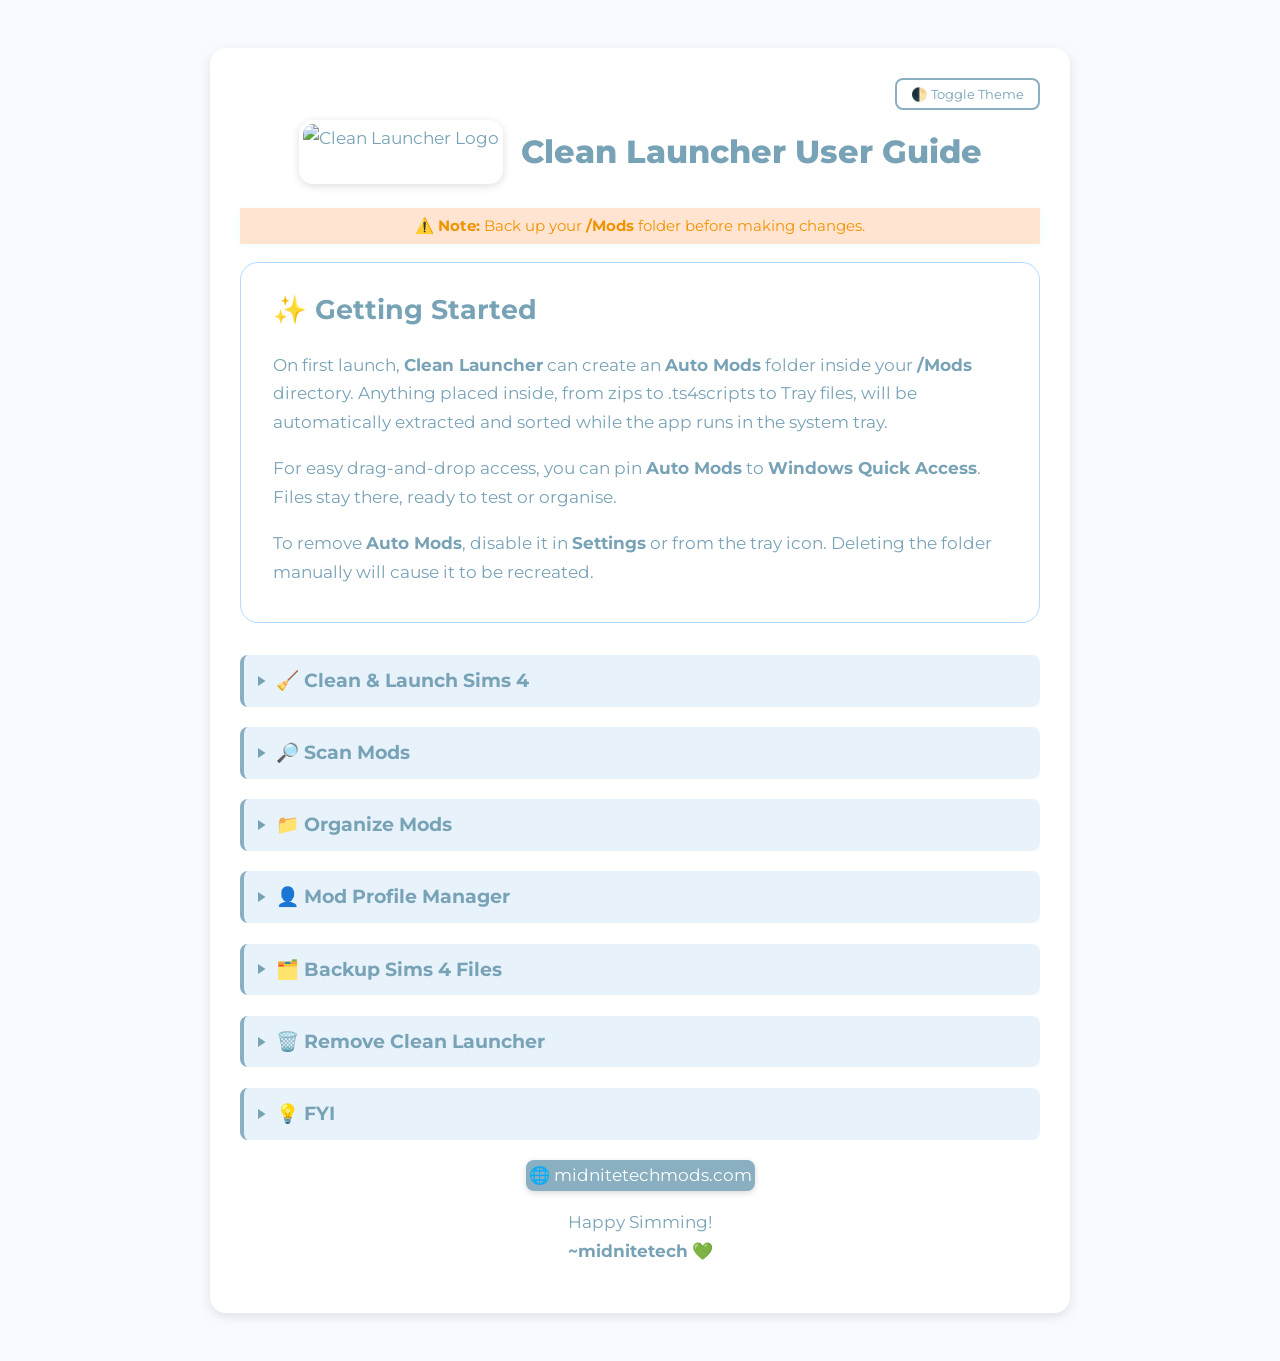
==== commit 915f4256: "Change summary text from 'Troubleshooting' to 'FYI'" ====
--- a/index.html
+++ b/index.html
@@ -274,7 +274,7 @@
   </details>
 
   <details>
-    <summary><svg class="arrow" viewBox="0 0 8 8"><path d="M0 0 L6 4 L0 8 Z"/></svg> 💡 Troubleshooting</summary>
+    <summary><svg class="arrow" viewBox="0 0 8 8"><path d="M0 0 L6 4 L0 8 Z"/></svg> 💡 FYI</summary>
     <ul>
       Clean Launcher does not permanently delete mods without warning and does not block your game from launching.
       If Auto Mods is not sorting, ensure the tray icon is visible.
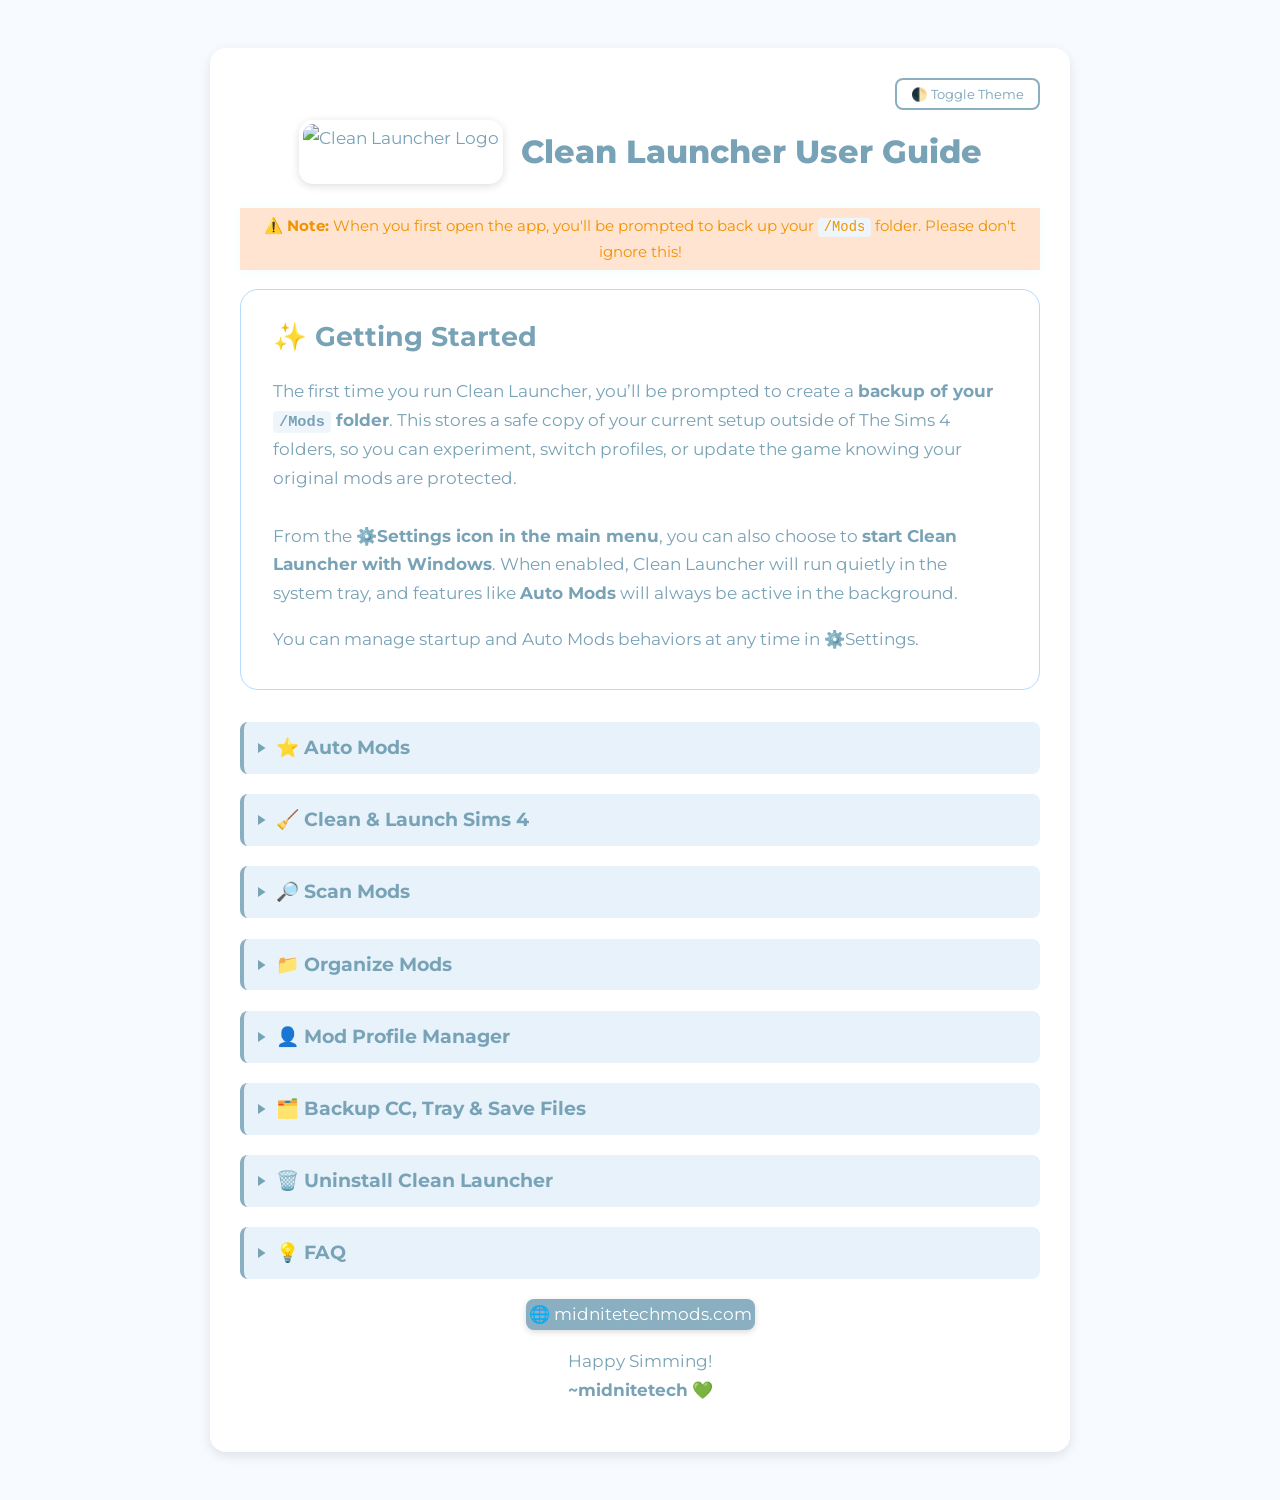
==== commit 082e369e: "Revise Clean Launcher instructions and features Updated the instructions and features description fo" ====
--- a/index.html
+++ b/index.html
@@ -2,7 +2,7 @@
 <html lang="en">
 <head>
   <meta charset="UTF-8">
-  <title>Mod Installation & Requirements</title>
+  <title>Clean Launcher</title>
   <meta name="viewport" content="width=device-width, initial-scale=1.0">
   <link href="https://fonts.googleapis.com/css2?family=Montserrat&display=swap" rel="stylesheet">
   <style>
@@ -194,91 +194,99 @@
 
   <div class="tip-box">
     <strong>⚠️ Note:</strong>
-    Back up your <strong>/Mods</strong> folder before making changes.
+    When you first open the app, you'll be prompted to back up your <code data-start="460" data-end="468">/Mods</code> folder. Please don't ignore this!
   </div>
 
   <div class="section">
     <h2>✨ Getting Started</h2>
 
-    <p>
-      On first launch, <strong>Clean Launcher</strong> can create an <strong>Auto Mods</strong> folder inside your
-      <strong>/Mods</strong> directory.
-      Anything placed inside, from zips to .ts4scripts to Tray files,
-      will be automatically extracted and sorted while the app runs in the system tray.
-    </p>
-
-    <p>
-      For easy drag-and-drop access, you can pin <strong>Auto Mods</strong> to
-      <strong>Windows Quick Access</strong>.
-      Files stay there, ready to test or organise.
-    </p>
-
-    <p>
-      To remove <strong>Auto Mods</strong>, disable it in <strong>Settings</strong> or from the tray icon.
-      Deleting the folder manually will cause it to be recreated.
-    </p>
-  </div>
+  <p>The first time you run Clean Launcher, you&rsquo;ll be prompted to create a <strong data-start="224" data-end="254">backup of your <code data-start="460" data-end="468">/Mods</code> folder</strong>. This stores a safe copy of your current setup outside of The Sims 4 folders, so you can experiment, switch profiles, or update the game knowing your original mods are protected.<br /><br />From the ⚙️<strong data-start="601" data-end="635">Settings icon in the main menu</strong>, you can also choose to <strong data-start="660" data-end="697">start Clean Launcher with Windows</strong>. When enabled, Clean Launcher will run quietly in the system tray, and features like <strong data-start="782" data-end="795">Auto Mods</strong> will always be active in the background.</p>
+<p data-start="838" data-end="920">You can manage startup and Auto Mods behaviors at any time in&nbsp;⚙️Settings.</p>
+
+  </div>
+  
+  <details>
+    <summary><svg class="arrow" viewBox="0 0 8 8"><path d="M0 0 L6 4 L0 8 Z"/></svg>⭐ Auto Mods</summary>
+    <ul>On first launch or reset, Clean Launcher will offer to create an <code data-start="460" data-end="468">/Auto Mods</code> folder inside your <code data-start="460" data-end="468">/Mods</code> directory.<p>Anything you drop into Auto Mods is handled automatically while Clean Launcher runs in the system tray. Archives are unzipped if needed, <strong data-start="342" data-end="368">mods stay in Auto Mods</strong>, and non-mod files are sent where they belong &mdash; <strong data-start="417" data-end="470">Tray files go to <code data-start="436" data-end="443">/Tray</code> and Saves go to <code data-start="460" data-end="468">/Saves</code></strong>.<p>There’s no manual unzipping or copying required. For quick access, you can pin Auto Mods to <a href="https://support.microsoft.com/en-gb/windows/file-explorer-in-windows-ef370130-1cca-9dc5-e0df-2f7416fe1cb1">Windows Quick Access</a> and drop files in as you download them, ready to test or organize later.</p>
+    </ul>
+  </details>
 
   <details>
     <summary><svg class="arrow" viewBox="0 0 8 8"><path d="M0 0 L6 4 L0 8 Z"/></svg> 🧹 Clean &amp; Launch Sims 4</summary>
     <ul>
-      Cleans cache files and error logs, then launches The Sims 4 in one click.<br><br>
-      You can optionally clear only the cache when your <b>/Mods</b> folder has changed, and select a Mods Profile
-      to quickly switch between different CC and gameplay setups.
+      Clean &amp; Launch deletes temporary cache files and error logs, then launches The Sims 4 in one click.<br><br>
+      You can optionally clear the cache only when your <code data-start="460" data-end="468">/Mods</code> folder has changed, or open the EA App if you need to be in offline mode. You can set the app to remember your selections, too. 
     </ul>
   </details>
 
   <details>
     <summary><svg class="arrow" viewBox="0 0 8 8"><path d="M0 0 L6 4 L0 8 Z"/></svg> 🔎 Scan Mods</summary>
-    <ul>
-      Scans your <b>/Mods</b> folder for common issues such as duplicate files, hidden scripts,
-      zipped mods, missing files, and more.<br><br>
-      Dependency and update checks currently cover <b>midnitetech</b> mods,
-      <b>UI Cheats</b>, and <b>Lot 51’s Core Library</b>.
-    </ul>
+    <p data-start="169" data-end="295">Scan Mods checks your <code data-start="460" data-end="468">/Mods</code> folder for common issues that can stop mods from working correctly or cause unexpected problems in-game.</p>
+<p data-start="297" data-end="568">It looks for <strong data-start="310" data-end="333">buried script files</strong>, <strong data-start="335" data-end="378">zipped mods that haven&rsquo;t been extracted</strong>, <strong data-start="380" data-end="399">duplicate files</strong>, and <strong data-start="405" data-end="432">incorrect game settings</strong>&mdash;then offers to fix what it finds. Nothing is changed without your confirmation, and you&rsquo;ll always see exactly what&rsquo;s being addressed.</p>
+<p data-start="570" data-end="687">Running a scan is a quick way to catch problems early and keep your <code data-start="460" data-end="468">/Mods</code> folder clean, compatible, and ready to play. It currently tracks all my <b>(midnitetech)</b> mods, and lets you know if you have an outdated version, or are missing a dependency.</p>
   </details>
 
   <details>
     <summary><svg class="arrow" viewBox="0 0 8 8"><path d="M0 0 L6 4 L0 8 Z"/></svg> 📁 Organize Mods</summary>
     <ul>
-      View your Mods folder as a live folder tree.
-      Drag and drop files to move them, Ctrl+click to select multiple items,
-      create or delete folders, and undo accidental changes.
+      <p data-start="170" data-end="306">Organize Mods gives you a live, folder-tree view of your <code data-start="460" data-end="468">/Mods</code> directory, so you can see exactly how everything is laid out in real time.</p>
+<p data-start="308" data-end="563">You can <strong data-start="316" data-end="360">drag files or folders to reorganize them</strong>, <strong data-start="362" data-end="395">create new folders on the fly</strong>, and use <strong data-start="405" data-end="433">Ctrl+click or checkboxes</strong> to select and move multiple items at once. Changes are applied instantly, so what you see is what&rsquo;s actually in your <code data-start="460" data-end="468">/Mods</code> folder.</p>
+<p data-start="565" data-end="692">If you make a mistake, <strong data-start="588" data-end="606">Undo Last Move</strong> lets you roll back your most recent action&mdash;no hunting things down or starting over.</p>
     </ul>
   </details>
 
   <details>
     <summary><svg class="arrow" viewBox="0 0 8 8"><path d="M0 0 L6 4 L0 8 Z"/></svg> 👤 Mod Profile Manager</summary>
-    <ul>
-      Create different profiles for different playstyles and switch between them easily.
-      If new mods are detected, you’ll be prompted before switching.
-      Your original Mods are always backed up safely, and stored outside of your game folders.
-    </ul>
-  </details>
-
-  <details>
-    <summary><svg class="arrow" viewBox="0 0 8 8"><path d="M0 0 L6 4 L0 8 Z"/></svg> 🗂️ Backup Sims 4 Files</summary>
-    <ul>
-      Creates ZIP backups of your <b>Mods</b>, <b>Saves</b>, and <b>Tray</b> folders.
-      Ideal before reorganizing, updating your game, or swapping between PCs.
-    </ul>
-  </details>
-
-  <details>
-    <summary><svg class="arrow" viewBox="0 0 8 8"><path d="M0 0 L6 4 L0 8 Z"/></svg> 🗑️ Remove Clean Launcher</summary>
-    <ul>
-      Uninstall via <b>Add/Remove Programs</b>.
-      Exit Clean Launcher first using the tray icon.
-      Auto-start options can be removed from <b>Settings</b> or <b>Startup Apps</b>.
-    </ul>
-  </details>
-
-  <details>
-    <summary><svg class="arrow" viewBox="0 0 8 8"><path d="M0 0 L6 4 L0 8 Z"/></svg> 💡 FYI</summary>
-    <ul>
-      Clean Launcher does not permanently delete mods without warning and does not block your game from launching.
-      If Auto Mods is not sorting, ensure the tray icon is visible.
-    </ul>
+    <p data-start="159" data-end="256">Mod Profiles let you save different mod folder setups and switch between them safely and easily.</p>
+<p data-start="258" data-end="490">Your current <code data-start="460" data-end="468">/Mods</code> folder is stored as your <strong data-start="301" data-end="317">Default Mods</strong>&mdash;a protected backup of your usual setup. You can then create additional profiles for testing, updates, or lighter play styles and switch between them with a single click. Whatever is in your <code data-start="460" data-end="468">/Mods</code> folder when you hit Create New will be your new Profile.</p>
+<p data-start="492" data-end="705">If changes are detected before you switch profiles, Clean Launcher will prompt you to save them, so nothing is lost. </p>
+<p data-start="707" data-end="834">Mod Profiles make it easy to play while waiting for updates, testing new mods, or just for seeing if you really can go without that folder of CC you've been hoarding since 2014.</p><p>If you need to replace the contents of a profile, you can do that from Mod Profiles → <code data-start="460" data-end="468">More</code>, where you can also see your backups, restore your original, or change your backup location. All profiles and backups are stored outside your Sims 4 folders and can be restored at any time. </p>
+  </details>
+
+  <details>
+    <summary><svg class="arrow" viewBox="0 0 8 8"><path d="M0 0 L6 4 L0 8 Z"/></svg> 🗂️ Backup CC, Tray & Save Files</summary>
+    <p data-start="142" data-end="299">The Backup feature lets you create a safe, compressed copy of your <strong data-start="209" data-end="217">Mods</strong>, <strong data-start="219" data-end="228">Saves</strong>, <strong data-start="230" data-end="238">Tray</strong>, or <strong data-start="243" data-end="265">everything at once</strong>, stored in a location you choose.</p>
+<p data-start="301" data-end="518">Clean Launcher packages your files into a zip archive, making it easy to keep organized backups before updates, testing new mods, or making big changes. Your original folders are never altered during the process.</p><p>Large folders may take a while to compress.</p>
+  </details>
+
+  <details>
+    <summary><svg class="arrow" viewBox="0 0 8 8"><path d="M0 0 L6 4 L0 8 Z"/></svg> 🗑️ Uninstall Clean Launcher</summary>
+    <p data-start="129" data-end="405">Before uninstalling, make sure <strong data-start="160" data-end="194">Clean Launcher is fully closed</strong>. If it&rsquo;s running, right-click the Clean Launcher icon in the system tray (by the clock) and choose <strong data-start="294" data-end="302">Exit</strong>. You can also disable <strong data-start="325" data-end="347">Start with Windows</strong> from the tray menu or from <strong data-start="375" data-end="387">Settings</strong> in the main menu.</p>
+<p data-start="407" data-end="497">Once closed, uninstall Clean Launcher as usual from <strong data-start="459" data-end="485">Add or Remove Programs</strong> in Windows.</p>
+<p data-start="499" data-end="661">If you&rsquo;ve enabled Clean Launcher to start with Windows, the auto-start entry can be removed either from the <strong data-start="607" data-end="620">tray menu</strong> or via <strong data-start="628" data-end="640">Settings</strong> before uninstalling.</p>
+<p data-start="663" data-end="750">Your Mods, Saves, Tray files, and backups are not deleted when you uninstall.</p>
+  </details>
+
+  <details>
+    <summary><svg class="arrow" viewBox="0 0 8 8"><path d="M0 0 L6 4 L0 8 Z"/></svg> 💡 FAQ</summary>
+    <h4 data-start="628" data-end="677"><strong data-start="632" data-end="677">Does Clean Launcher modify my game files?</strong></h4>
+<p data-start="678" data-end="817">No. Clean Launcher works only with your <strong data-start="718" data-end="726">Mods</strong>, <strong data-start="728" data-end="737">Saves</strong>, and <strong data-start="743" data-end="751">Tray</strong> folders. It does not modify game files or core installation data.</p>
+<hr data-start="819" data-end="822" />
+<h4 data-start="824" data-end="874"><strong data-start="828" data-end="874">Is anything changed without my permission?</strong></h4>
+<p data-start="875" data-end="1016">No. Actions like backups, profile switches, scans, and fixes always require confirmation. Clean Launcher won&rsquo;t delete or move files silently.</p>
+<hr data-start="1018" data-end="1021" />
+<h4 data-start="93" data-end="143"><strong data-start="97" data-end="143">Why does my antivirus flag Clean Launcher?</strong></h4>
+<p data-start="144" data-end="361">Clean Launcher is a small, unsigned Windows utility that interacts with your Mods, Saves, and Tray folders. Some antivirus programs flag tools like this due to <strong data-start="304" data-end="326">heuristic scanning</strong>, not because the app is malicious.</p>
+<p data-start="363" data-end="620">Clean Launcher does not include malware, spyware, or data collection. If your antivirus blocks it, you may need to add an exception or allow it manually. You&rsquo;re also welcome to <strong data-start="540" data-end="592">scan the installer or executable with VirusTotal</strong> for additional reassurance.</p>
+<hr data-start="1269" data-end="1272" />
+<h4 data-start="1023" data-end="1072"><strong data-start="1027" data-end="1072">Can Clean Launcher run in the background?</strong></h4>
+<p data-start="1073" data-end="1267">Yes. You can set Clean Launcher to <strong data-start="1108" data-end="1130">start with Windows</strong> using the ⚙️<strong data-start="1140" data-end="1174">Settings icon in the main menu</strong>. When enabled, it runs quietly in the system tray, and features like Auto Mods remain active.</p>
+<hr data-start="1269" data-end="1272" />
+<h4 data-start="1274" data-end="1321"><strong data-start="1278" data-end="1321">What happens if I close Clean Launcher?</strong></h4>
+<p data-start="1322" data-end="1507">Clean Launcher will run in the tray unless you exit it or don't have autostart enabled. When it isn&rsquo;t running, background features like <strong data-start="1380" data-end="1393">Auto Mods</strong> won&rsquo;t be active. You can relaunch it at any time&mdash;or enable Start with Windows (⚙️<strong data-start="1140" data-end="1174">Settings)</strong> to keep it running automatically.</p>
+<hr data-start="1509" data-end="1512" />
+<h4 data-start="1514" data-end="1563"><strong data-start="1518" data-end="1563">Where are my profiles and backups stored?</strong></h4>
+<p data-start="1564" data-end="1733">Profiles and backups are stored <strong data-start="1596" data-end="1630">outside of your Sims 4 folders</strong>, in a separate location managed by Clean Launcher. This keeps them safe from game updates and repairs.</p>
+<p data-start="1564" data-end="1733">You can see their location by right-clicking Clean Launcher in the tray and choosing Open Installation Folder, or from the More menu in Mod Profile Manager.</p>
+<hr data-start="1735" data-end="1738" />
+<h4 data-start="1740" data-end="1797"><strong data-start="1744" data-end="1797">Will uninstalling Clean Launcher delete my files?</strong></h4>
+<p data-start="1798" data-end="1938">No. Uninstalling Clean Launcher does not delete your Mods, Saves, Tray files, profiles, or backups. Everything remains exactly where it was. Disabling Auto Mods will prompt you if you want to delete the folder itself, and it's contents.</p>
+<hr data-start="1940" data-end="1943" />
+<h4 data-start="1945" data-end="1984"><strong data-start="1949" data-end="1984">Is Clean Launcher Windows-only?</strong></h4>
+<p data-start="1985" data-end="2049">Yes. Clean Launcher is currently available for <strong data-start="2032" data-end="2048">Windows only</strong>.</p>
+<hr data-start="1940" data-end="1943" />
+<h4 data-start="1945" data-end="1984">Scan Mods is telling me I have buried scripts when I don't?</h4>
+<p>Create a Full Report from the Settings menu, and check the path of your Mods folder. If it doesn't read '\The Sims 4\Mods', you need to set your Mods folder path (⚙️<strong data-start="1140" data-end="1174">Settings)</strong>.</p>
   </details>
 
   <div class="footer" style="text-align:center;">
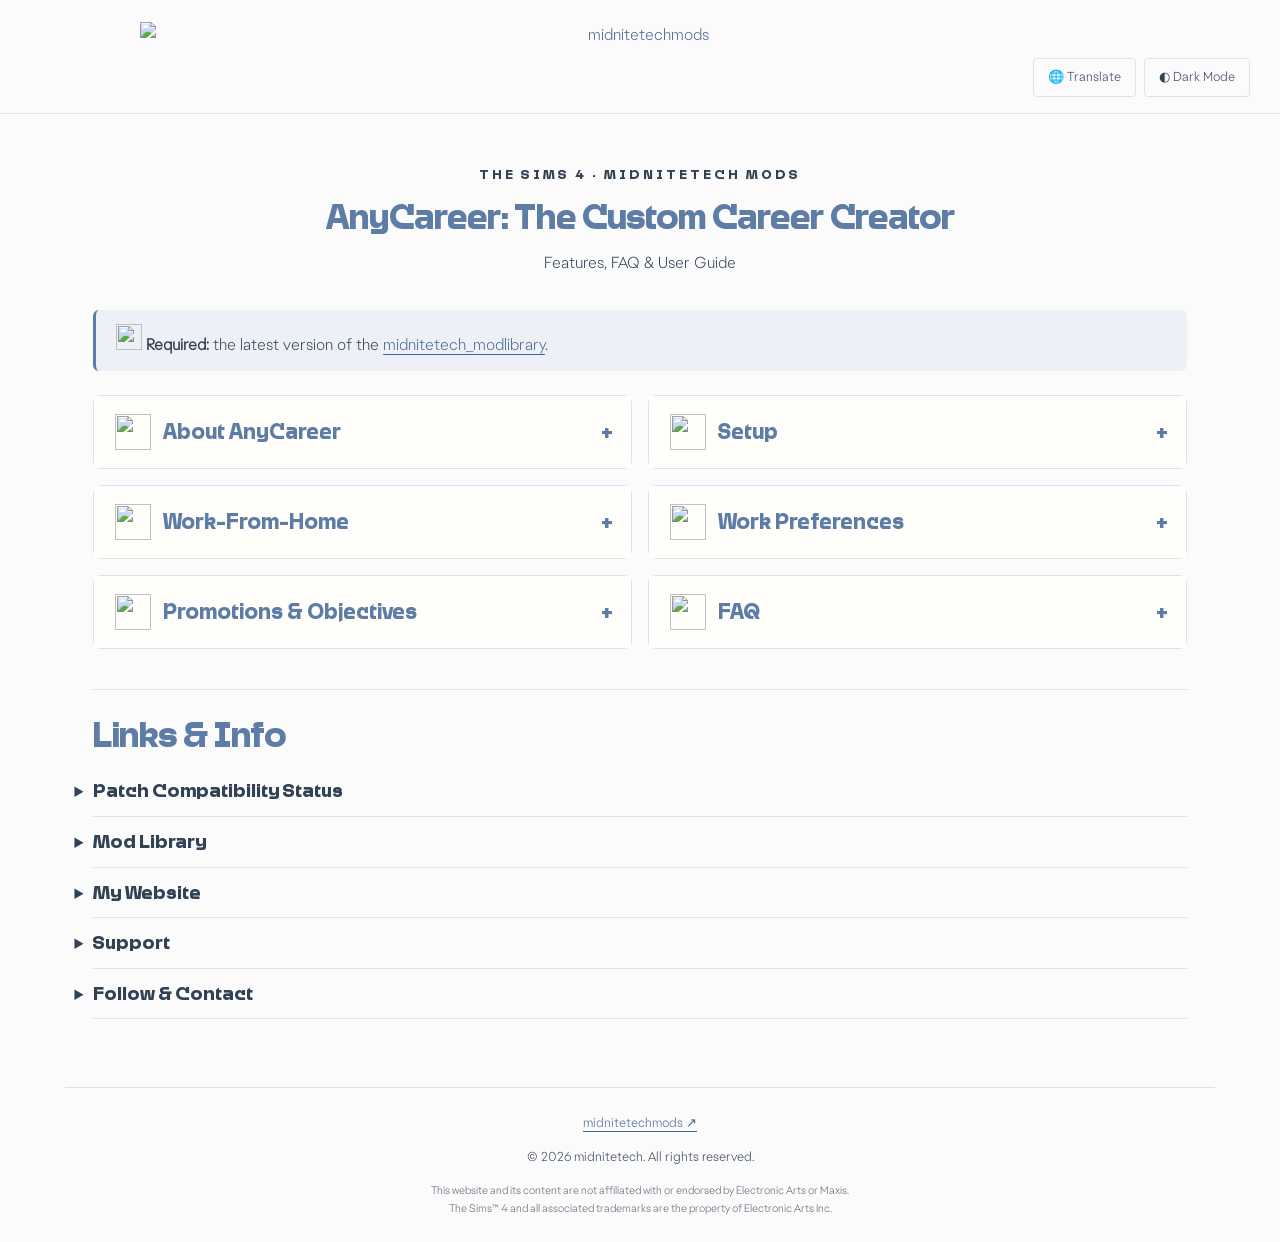
==== commit 19f21d6b: "Add files via upload" ====
--- a/index.html
+++ b/index.html
@@ -1,306 +1,159 @@
-<!DOCTYPE html>
-<html lang="en">
-<head>
-  <meta charset="UTF-8">
-  <title>Clean Launcher</title>
-  <meta name="viewport" content="width=device-width, initial-scale=1.0">
-  <link href="https://fonts.googleapis.com/css2?family=Montserrat&display=swap" rel="stylesheet">
-  <style>
-    :root {
-      --bg-color: #f7fbff;
-      --text-color: #78a2b6;
-      --card-bg: #ffffff;
-      --highlight: #e7f2fb;
-      --border-accent: #89afc0;
-      --code-bg: #eef6fc;
-      --bg-color-tip: #fab96e;
-      --border-accent-tip: #fab96e;
-      --tip-bg: #ffe4d2;
-      --tip-color: #ef9300;
-      --section-border: #b2dbff;
-    }
-
-    a:link, a:visited {
-      background-color: #89afc0;
-      color: white;
-      padding: 1px 3px;
-      text-align: left;
-      text-decoration: none;
-      display: inline-block;
-      border-radius: 8px;
-      transition: background 0.3s;
-      box-shadow: 0 2px 6px rgba(0,0,0,0.15);
-    }
-
-    a:hover, a:active {
-      background-color: #f7fbff;
-    }
-
-    body.dark {
-      --bg-color: #1e1e1e;
-      --text-color: #78a2b6;
-      --card-bg: #2c2c2c;
-      --highlight: #333c50;
-      --border-accent: #66aaff;
-      --code-bg: #444;
-    }
-
-    .section {
-      background: var(--card-bg);
-      border-radius: 18px;
-      box-shadow: var(--shadow);
-      border: 1.5px solid var(--section-border);
-      padding: 24px 32px 18px 32px;
-      margin-bottom: 32px;
-      max-width: 750px;
-      margin-left: auto;
-      margin-right: auto;
-      transition: background 0.3s, color 0.25s;
-    }
-
-    body {
-      font-family: 'Montserrat', sans-serif;
-      font-size: 17px;
-      line-height: 1.7;
-      background-color: var(--bg-color);
-      color: var(--text-color);
-      padding: 40px 20px;
-      display: flex;
-      justify-content: center;
-      transition: background 0.3s, color 0.3s;
-    }
-
-    .card {
-      max-width: 800px;
-      background: var(--card-bg);
-      padding: 30px;
-      border-radius: 16px;
-      box-shadow: 0 4px 12px rgba(0,0,0,0.1);
-      transition: background 0.3s;
-    }
-
-    .logo-title img {
-      height: 56px;
-      border-radius: 14px;
-      background: var(--card-bg);
-      box-shadow: 0 2px 8px #0002;
-      padding: 4px;
-    }
-
-    .logo-title h1 {
-      font-size: 1.9em;
-      font-weight: 800;
-      color: var(--primary);
-      margin: 0;
-    }
-
-    .logo-title {
-      display: flex;
-      align-items: center;
-      justify-content: center;
-      gap: 18px;
-      margin-bottom: 24px;
-    }
-
-    .toggle-container {
-      text-align: right;
-      margin-bottom: 10px;
-    }
-
-    .toggle-button {
-      background: var(--card-bg);
-      color: var(--text-color);
-      font-family: 'Montserrat', sans-serif;
-      border: 2px solid var(--border-accent);
-      padding: 6px 14px;
-      border-radius: 8px;
-      cursor: pointer;
-      transition: background 0.3s, color 0.3s;
-    }
-
-    .toggle-button:hover {
-      background: var(--border-accent);
-      color: #fff;
-    }
-
-    h1 { font-size: 2em; margin: 0 0 0.5em; }
-    h2 { font-size: 1.6em; margin: 0; }
-    h3 { font-size: 1.3em; margin: 0; }
-
-    ul { padding-left: 1.2em; }
-
-    code {
-      background-color: var(--code-bg);
-      padding: 2px 6px;
-      border-radius: 4px;
-      font-size: 0.9em;
-    }
-
-    .tip-box {
-      background: var(--tip-bg);
-      color: var(--tip-color);
-      border-radius: 1px;
-      padding: 5px 18px;
-      box-shadow: 0 1px 8px #54e7e216;
-      text-align: center;
-      font-size: .9em;
-      margin-bottom: 1.2em;
-    }
-
-    details {
-      margin-bottom: 1.2em;
-      background-color: var(--highlight);
-      border-left: 4px solid var(--border-accent);
-      border-radius: 8px;
-      padding: 10px 14px;
-    }
-
-    summary {
-      cursor: pointer;
-      font-weight: bold;
-      font-size: 1.1em;
-      display: flex;
-      align-items: center;
-      gap: 8px;
-    }
-
-    summary::-webkit-details-marker { display: none; }
-
-    summary .arrow {
-      width: 10px;
-      height: 10px;
-      flex-shrink: 0;
-      transition: transform 0.25s ease;
-      fill: var(--text-color);
-    }
-
-    details[open] summary .arrow {
-      transform: rotate(90deg);
-    }
-  </style>
-</head>
-
-<body>
-<div class="card">
-
-  <div class="toggle-container">
-    <button class="toggle-button" onclick="toggleMode()">🌓 Toggle Theme</button>
-  </div>
-
-  <div class="logo-title">
-    <img src="https://i.ibb.co/8nvxKkS4/Clean-Launcher-Logo-2.png" alt="Clean Launcher Logo">
-    <h1>Clean Launcher User Guide</h1>
-  </div>
-
-  <div class="tip-box">
-    <strong>⚠️ Note:</strong>
-    When you first open the app, you'll be prompted to back up your <code data-start="460" data-end="468">/Mods</code> folder. Please don't ignore this!
-  </div>
-
-  <div class="section">
-    <h2>✨ Getting Started</h2>
-
-  <p>The first time you run Clean Launcher, you&rsquo;ll be prompted to create a <strong data-start="224" data-end="254">backup of your <code data-start="460" data-end="468">/Mods</code> folder</strong>. This stores a safe copy of your current setup outside of The Sims 4 folders, so you can experiment, switch profiles, or update the game knowing your original mods are protected.<br /><br />From the ⚙️<strong data-start="601" data-end="635">Settings icon in the main menu</strong>, you can also choose to <strong data-start="660" data-end="697">start Clean Launcher with Windows</strong>. When enabled, Clean Launcher will run quietly in the system tray, and features like <strong data-start="782" data-end="795">Auto Mods</strong> will always be active in the background.</p>
-<p data-start="838" data-end="920">You can manage startup and Auto Mods behaviors at any time in&nbsp;⚙️Settings.</p>
-
-  </div>
-  
-  <details>
-    <summary><svg class="arrow" viewBox="0 0 8 8"><path d="M0 0 L6 4 L0 8 Z"/></svg>⭐ Auto Mods</summary>
-    <ul>On first launch or reset, Clean Launcher will offer to create an <code data-start="460" data-end="468">/Auto Mods</code> folder inside your <code data-start="460" data-end="468">/Mods</code> directory.<p>Anything you drop into Auto Mods is handled automatically while Clean Launcher runs in the system tray. Archives are unzipped if needed, <strong data-start="342" data-end="368">mods stay in Auto Mods</strong>, and non-mod files are sent where they belong &mdash; <strong data-start="417" data-end="470">Tray files go to <code data-start="436" data-end="443">/Tray</code> and Saves go to <code data-start="460" data-end="468">/Saves</code></strong>.<p>There’s no manual unzipping or copying required. For quick access, you can pin Auto Mods to <a href="https://support.microsoft.com/en-gb/windows/file-explorer-in-windows-ef370130-1cca-9dc5-e0df-2f7416fe1cb1">Windows Quick Access</a> and drop files in as you download them, ready to test or organize later.</p>
-    </ul>
-  </details>
-
-  <details>
-    <summary><svg class="arrow" viewBox="0 0 8 8"><path d="M0 0 L6 4 L0 8 Z"/></svg> 🧹 Clean &amp; Launch Sims 4</summary>
-    <ul>
-      Clean &amp; Launch deletes temporary cache files and error logs, then launches The Sims 4 in one click.<br><br>
-      You can optionally clear the cache only when your <code data-start="460" data-end="468">/Mods</code> folder has changed, or open the EA App if you need to be in offline mode. You can set the app to remember your selections, too. 
-    </ul>
-  </details>
-
-  <details>
-    <summary><svg class="arrow" viewBox="0 0 8 8"><path d="M0 0 L6 4 L0 8 Z"/></svg> 🔎 Scan Mods</summary>
-    <p data-start="169" data-end="295">Scan Mods checks your <code data-start="460" data-end="468">/Mods</code> folder for common issues that can stop mods from working correctly or cause unexpected problems in-game.</p>
-<p data-start="297" data-end="568">It looks for <strong data-start="310" data-end="333">buried script files</strong>, <strong data-start="335" data-end="378">zipped mods that haven&rsquo;t been extracted</strong>, <strong data-start="380" data-end="399">duplicate files</strong>, and <strong data-start="405" data-end="432">incorrect game settings</strong>&mdash;then offers to fix what it finds. Nothing is changed without your confirmation, and you&rsquo;ll always see exactly what&rsquo;s being addressed.</p>
-<p data-start="570" data-end="687">Running a scan is a quick way to catch problems early and keep your <code data-start="460" data-end="468">/Mods</code> folder clean, compatible, and ready to play. It currently tracks all my <b>(midnitetech)</b> mods, and lets you know if you have an outdated version, or are missing a dependency.</p>
-  </details>
-
-  <details>
-    <summary><svg class="arrow" viewBox="0 0 8 8"><path d="M0 0 L6 4 L0 8 Z"/></svg> 📁 Organize Mods</summary>
-    <ul>
-      <p data-start="170" data-end="306">Organize Mods gives you a live, folder-tree view of your <code data-start="460" data-end="468">/Mods</code> directory, so you can see exactly how everything is laid out in real time.</p>
-<p data-start="308" data-end="563">You can <strong data-start="316" data-end="360">drag files or folders to reorganize them</strong>, <strong data-start="362" data-end="395">create new folders on the fly</strong>, and use <strong data-start="405" data-end="433">Ctrl+click or checkboxes</strong> to select and move multiple items at once. Changes are applied instantly, so what you see is what&rsquo;s actually in your <code data-start="460" data-end="468">/Mods</code> folder.</p>
-<p data-start="565" data-end="692">If you make a mistake, <strong data-start="588" data-end="606">Undo Last Move</strong> lets you roll back your most recent action&mdash;no hunting things down or starting over.</p>
-    </ul>
-  </details>
-
-  <details>
-    <summary><svg class="arrow" viewBox="0 0 8 8"><path d="M0 0 L6 4 L0 8 Z"/></svg> 👤 Mod Profile Manager</summary>
-    <p data-start="159" data-end="256">Mod Profiles let you save different mod folder setups and switch between them safely and easily.</p>
-<p data-start="258" data-end="490">Your current <code data-start="460" data-end="468">/Mods</code> folder is stored as your <strong data-start="301" data-end="317">Default Mods</strong>&mdash;a protected backup of your usual setup. You can then create additional profiles for testing, updates, or lighter play styles and switch between them with a single click. Whatever is in your <code data-start="460" data-end="468">/Mods</code> folder when you hit Create New will be your new Profile.</p>
-<p data-start="492" data-end="705">If changes are detected before you switch profiles, Clean Launcher will prompt you to save them, so nothing is lost. </p>
-<p data-start="707" data-end="834">Mod Profiles make it easy to play while waiting for updates, testing new mods, or just for seeing if you really can go without that folder of CC you've been hoarding since 2014.</p><p>If you need to replace the contents of a profile, you can do that from Mod Profiles → <code data-start="460" data-end="468">More</code>, where you can also see your backups, restore your original, or change your backup location. All profiles and backups are stored outside your Sims 4 folders and can be restored at any time. </p>
-  </details>
-
-  <details>
-    <summary><svg class="arrow" viewBox="0 0 8 8"><path d="M0 0 L6 4 L0 8 Z"/></svg> 🗂️ Backup CC, Tray & Save Files</summary>
-    <p data-start="142" data-end="299">The Backup feature lets you create a safe, compressed copy of your <strong data-start="209" data-end="217">Mods</strong>, <strong data-start="219" data-end="228">Saves</strong>, <strong data-start="230" data-end="238">Tray</strong>, or <strong data-start="243" data-end="265">everything at once</strong>, stored in a location you choose.</p>
-<p data-start="301" data-end="518">Clean Launcher packages your files into a zip archive, making it easy to keep organized backups before updates, testing new mods, or making big changes. Your original folders are never altered during the process.</p><p>Large folders may take a while to compress.</p>
-  </details>
-
-  <details>
-    <summary><svg class="arrow" viewBox="0 0 8 8"><path d="M0 0 L6 4 L0 8 Z"/></svg> 🗑️ Uninstall Clean Launcher</summary>
-    <p data-start="129" data-end="405">Before uninstalling, make sure <strong data-start="160" data-end="194">Clean Launcher is fully closed</strong>. If it&rsquo;s running, right-click the Clean Launcher icon in the system tray (by the clock) and choose <strong data-start="294" data-end="302">Exit</strong>. You can also disable <strong data-start="325" data-end="347">Start with Windows</strong> from the tray menu or from <strong data-start="375" data-end="387">Settings</strong> in the main menu.</p>
-<p data-start="407" data-end="497">Once closed, uninstall Clean Launcher as usual from <strong data-start="459" data-end="485">Add or Remove Programs</strong> in Windows.</p>
-<p data-start="499" data-end="661">If you&rsquo;ve enabled Clean Launcher to start with Windows, the auto-start entry can be removed either from the <strong data-start="607" data-end="620">tray menu</strong> or via <strong data-start="628" data-end="640">Settings</strong> before uninstalling.</p>
-<p data-start="663" data-end="750">Your Mods, Saves, Tray files, and backups are not deleted when you uninstall.</p>
-  </details>
-
-  <details>
-    <summary><svg class="arrow" viewBox="0 0 8 8"><path d="M0 0 L6 4 L0 8 Z"/></svg> 💡 FAQ</summary>
-    <h4 data-start="628" data-end="677"><strong data-start="632" data-end="677">Does Clean Launcher modify my game files?</strong></h4>
-<p data-start="678" data-end="817">No. Clean Launcher works only with your <strong data-start="718" data-end="726">Mods</strong>, <strong data-start="728" data-end="737">Saves</strong>, and <strong data-start="743" data-end="751">Tray</strong> folders. It does not modify game files or core installation data.</p>
-<hr data-start="819" data-end="822" />
-<h4 data-start="824" data-end="874"><strong data-start="828" data-end="874">Is anything changed without my permission?</strong></h4>
-<p data-start="875" data-end="1016">No. Actions like backups, profile switches, scans, and fixes always require confirmation. Clean Launcher won&rsquo;t delete or move files silently.</p>
-<hr data-start="1018" data-end="1021" />
-<h4 data-start="93" data-end="143"><strong data-start="97" data-end="143">Why does my antivirus flag Clean Launcher?</strong></h4>
-<p data-start="144" data-end="361">Clean Launcher is a small, unsigned Windows utility that interacts with your Mods, Saves, and Tray folders. Some antivirus programs flag tools like this due to <strong data-start="304" data-end="326">heuristic scanning</strong>, not because the app is malicious.</p>
-<p data-start="363" data-end="620">Clean Launcher does not include malware, spyware, or data collection. If your antivirus blocks it, you may need to add an exception or allow it manually. You&rsquo;re also welcome to <strong data-start="540" data-end="592">scan the installer or executable with VirusTotal</strong> for additional reassurance.</p>
-<hr data-start="1269" data-end="1272" />
-<h4 data-start="1023" data-end="1072"><strong data-start="1027" data-end="1072">Can Clean Launcher run in the background?</strong></h4>
-<p data-start="1073" data-end="1267">Yes. You can set Clean Launcher to <strong data-start="1108" data-end="1130">start with Windows</strong> using the ⚙️<strong data-start="1140" data-end="1174">Settings icon in the main menu</strong>. When enabled, it runs quietly in the system tray, and features like Auto Mods remain active.</p>
-<hr data-start="1269" data-end="1272" />
-<h4 data-start="1274" data-end="1321"><strong data-start="1278" data-end="1321">What happens if I close Clean Launcher?</strong></h4>
-<p data-start="1322" data-end="1507">Clean Launcher will run in the tray unless you exit it or don't have autostart enabled. When it isn&rsquo;t running, background features like <strong data-start="1380" data-end="1393">Auto Mods</strong> won&rsquo;t be active. You can relaunch it at any time&mdash;or enable Start with Windows (⚙️<strong data-start="1140" data-end="1174">Settings)</strong> to keep it running automatically.</p>
-<hr data-start="1509" data-end="1512" />
-<h4 data-start="1514" data-end="1563"><strong data-start="1518" data-end="1563">Where are my profiles and backups stored?</strong></h4>
-<p data-start="1564" data-end="1733">Profiles and backups are stored <strong data-start="1596" data-end="1630">outside of your Sims 4 folders</strong>, in a separate location managed by Clean Launcher. This keeps them safe from game updates and repairs.</p>
-<p data-start="1564" data-end="1733">You can see their location by right-clicking Clean Launcher in the tray and choosing Open Installation Folder, or from the More menu in Mod Profile Manager.</p>
-<hr data-start="1735" data-end="1738" />
-<h4 data-start="1740" data-end="1797"><strong data-start="1744" data-end="1797">Will uninstalling Clean Launcher delete my files?</strong></h4>
-<p data-start="1798" data-end="1938">No. Uninstalling Clean Launcher does not delete your Mods, Saves, Tray files, profiles, or backups. Everything remains exactly where it was. Disabling Auto Mods will prompt you if you want to delete the folder itself, and it's contents.</p>
-<hr data-start="1940" data-end="1943" />
-<h4 data-start="1945" data-end="1984"><strong data-start="1949" data-end="1984">Is Clean Launcher Windows-only?</strong></h4>
-<p data-start="1985" data-end="2049">Yes. Clean Launcher is currently available for <strong data-start="2032" data-end="2048">Windows only</strong>.</p>
-<hr data-start="1940" data-end="1943" />
-<h4 data-start="1945" data-end="1984">Scan Mods is telling me I have buried scripts when I don't?</h4>
-<p>Create a Full Report from the Settings menu, and check the path of your Mods folder. If it doesn't read '\The Sims 4\Mods', you need to set your Mods folder path (⚙️<strong data-start="1140" data-end="1174">Settings)</strong>.</p>
-  </details>
-
-  <div class="footer" style="text-align:center;">
-    <a href="https://midnitetechmods.com/" target="_blank" class="website-button">🌐 midnitetechmods.com</a>
-    <p>Happy Simming!<br><strong>~midnitetech</strong> 💚</p>
-  </div>
-
-</div>
-
-<script>
-  function toggleMode() {
-    document.body.classList.toggle('dark');
-  }
-</script>
-
-</body>
-</html>
+<!doctype html>
+<html lang="en">
+<head>
+  <meta charset="utf-8">
+  <meta name="viewport" content="width=device-width, initial-scale=1">
+  <meta name="description" content="Features and help for AnyCareer by midnitetech.">
+  <title>AnyCareer User Guide</title>
+  <link rel="stylesheet" href="font.css">
+  <link rel="stylesheet" href="styles.css">
+  <script src="guide.js" defer></script>
+</head>
+<body>
+  <a class="skip" href="#guide">Skip to guide</a>
+  <header class="masthead">
+    <a class="brand" href="https://midnitetechmods.com/" target="_blank" rel="noopener">
+      <img class="site-logo" src="AC_icons/AnyCareer_Banner.png" alt="midnitetechmods">
+    </a>
+    <div class="masthead-tools">
+      <button id="translate-toggle" class="translate-toggle" type="button" aria-expanded="false" aria-controls="translate-help">🌐 Translate</button>
+      <button id="theme-toggle" class="theme-toggle" type="button" aria-pressed="false">◐ Dark Mode</button>
+      <div id="translate-help" class="translate-help" hidden>
+        <p><b>Read this page in your language</b></p>
+        <ul>
+          <li><b>Chrome/Edge:</b> right-click anywhere on this page and choose <b>Translate to&hellip;</b></li>
+          <li><b>Firefox:</b> click the translate icon in the address bar, or right-click and choose <b>Translate page</b>.</li>
+          <li><b>Safari:</b> click the translate icon in the address bar.</li>
+          <li><b>Phone:</b> open your browser menu and choose <b>Translate</b>.</li>
+        </ul>
+        <p class="meta">File names and folder paths stay in English so they still match your Mods folder.</p>
+      </div>
+    </div>
+  </header>
+  <main id="guide">
+    <section class="intro">
+      <p class="eyebrow">THE SIMS 4 · MIDNITETECH MODS</p>
+      <h1>AnyCareer: The Custom Career Creator</h1>
+      <p>Features, FAQ & User Guide</p>
+    </section>
+    <aside class="backup-note"><img src="AC_icons/modlib.png" alt="" width="26" height="26" /> <strong>Required:</strong> the latest version of the <a href="https://www.patreon.com/posts/midnitetech-121729961" target="_blank" rel="noopener">midnitetech_modlibrary</a>.</aside>
+    <div class="guide-sections">
+    <details>
+      <summary><svg class="arrow" viewBox="0 0 8 8"><path d="M0 0 L6 4 L0 8 Z"/></svg><img src="AC_icons/AnyCareer_main.png" alt="" width="64" height="64" /> About AnyCareer</summary>
+    
+<p><strong>AnyCareer</strong> is a fully Base Game compatible mod that lets you create the career of your dreams for your Sims.</p>
+
+<p>Name it anthing you like, assign a description and icon, set a workplace name, schedule, pay & more!</p>
+
+<p>To get started, you just need the mod itself and the latest version of my <br><br><a class="website-button" href="https://www.patreon.com/posts/midnitetech-121729961" target="_blank"><strong>📁modlibrary</strong></a></p>
+<p>Then, head to<br><br> 📱Phone → Business → <strong>Find a Job</strong><br>
+💻 Computer → Career → <strong>Find a Job</strong><br>
+
+and choose <b>AnyCareer:</b> The Custom Career Creator</p>
+<p style="text-align: center;"><img src="AC_icons/Main_Career.png" alt="" width="800" height="400" /></p>
+    </details>
+    
+    <details>
+      <summary><svg class="arrow" viewBox="0 0 8 8"><path d="M0 0 L6 4 L0 8 Z"/></svg><img src="AC_icons/Checklist.png" alt="" width="64" height="64" /> Setup</summary>
+    
+<p>As soon as you join the career, you'll be automatically taken through the setup process.</p>
+
+<p style="text-align: center;"><img src="AC_icons/CareerTitle.png" alt="" width="500" height="250" /></p>
+
+<p>Type in a name for your career, or click <b>Randomize</b> for some inspiration! Then, optionally add a <b>Workplace</b> name and description, and choose an <b>Icon</b> for your career.</p>
+
+<p>I've included over 400 offical icons, and a few from The Sims 3, too! Once you've added the basic details, you can then choose your <b>Schedule</b>, and <b>Hourly Pay</b>.</p>
+
+<p style="text-align: center;"><img src="AC_icons/ExamplesBanner.png" alt="" width="300" height="150" /></p>
+
+<p>When you've completed the setup, you can use your new career right away, or enable <b>Work-From-Home</b>, and read more <b>About Work Preferences</b>.</p>
+
+<p>Any time you want to change anything, just head to a Computer or Mailbox, choose your career and <b>Edit Details</b>. You can also assign a <b>Uniform</b> here.</p>
+<p style="text-align: center;"><img src="AC_icons/SetupBanner.png" alt="" width="600" height="186" /></p>
+
+</details>
+
+
+    
+        <details>
+      <summary><svg class="arrow" viewBox="0 0 8 8"><path d="M0 0 L6 4 L0 8 Z"/></svg><img src="AC_icons/WFH.png" alt="" width="64" height="64" /> Work-From-Home</summary>
+    
+<p>Enable this option from <code>Computer → Career → Your Career → <b>Add/Remove Work Preferences</b></code>, or a Mailbox, to allow your Sim to be offered assignments from their workplace instead of heading to the office.</p>
+
+<p>To personalize your <b>Work-From-Home</b> assignments, and <b>Daily Tasks</b>, you can set <b>Work Preferences</b> that suit your career.</p>
+    </details>
+    
+    <details>
+      <summary><svg class="arrow" viewBox="0 0 8 8"><path d="M0 0 L6 4 L0 8 Z"/></svg><img src="AC_icons/AboutWorkPrefs.png" alt="" width="64" height="64" /> Work Preferences</summary>
+      <p>Under <code>Computer → Career → Your Career → <strong>Add/Remove Work Preferences</strong></code>, or a Mailbox, you'll find options to customize your work experience.</p>
+<ul>
+<li>Add an <strong>Employment Role</strong> to specify your Sim's job responsibilities, i.e., Employee, Owner, etc. This option will help make <strong>Daily Tasks</strong> more specific.</li>
+</ul>
+<p>If you've enabled <strong>Work-From-Home</strong>, you can also select from the following options. </p>
+<ul>
+<li><strong>Work Relationships: </strong>Choose the type of Sims you work with, i.e., <strong>Clients</strong>, <strong>Customers</strong>, <strong>Patients</strong>, etc.<br /><br /></li>
+<li><strong>Work Tasks:</strong> Add up to 3 <strong>Work Tasks</strong> from 6 categories, like <strong>Business &amp; Administration</strong> and <strong>Care &amp; Services</strong> to offer a better variety of assignments and dictate what kind of work you'll do.<br /><br /></li>
+<li><strong>Work Venues:</strong> Optionally add a <strong>Venue</strong> where you'll work. For example, choose the <strong>Library</strong>, and you'll be offered active style assignments. You'll travel to the <strong>Library</strong>, <strong>Clock In</strong>, and work through different tasks, like <strong>Chatting</strong> <strong>with</strong> <strong>Patrons</strong>, <strong>Assisting</strong> <strong>with</strong> <strong>Registration</strong>, etc.</li>
+</ul>
+<p>The more <strong>Work Preferences</strong> you add, the better suited your assignments will be to that Sim. You can <strong>View</strong> &amp; <strong>Remove</strong> <strong>Work</strong> <strong>Preferences</strong> from the Career menu on a Computer or from a Mailbox at any time.</p>
+
+<p style="text-align: center;"><img src="AC_icons/WorkPrefs.png" alt="" width="600" height="186" /></p>
+
+</details>
+
+    <details>
+      <summary><svg class="arrow" viewBox="0 0 8 8"><path d="M0 0 L6 4 L0 8 Z"/></svg><img src="AC_icons/ChooseSkill.png" alt="" width="64" height="64" /> Promotions & Objectives</summary>
+      
+<p>When your Sim is promoted to Level 02, they'll be able to choose a <b>Preferred Skill</b>. You can choose any, including <b>Custom Skills</b> if you have any installed. This skill will then be used for their <b>Promotion Objectives.</b></p>
+
+<p>You'll also be prompted to <b>Update</b> your Sim's title if you like, or choose <b>Don’t Ask Again</b> to stick with their current one. You can opt out of <b>Promotions</b> at any time.</p>
+
+<p>Their <b>Salary</b> will increase with each promotion, but you can adjust the amounts whenever you like.</p>
+
+<p>Promotions also include monetary rewards.</p>
+</details>
+      
+      <details>
+      <summary><svg class="arrow" viewBox="0 0 8 8"><path d="M0 0 L6 4 L0 8 Z"/></svg><img src="AC_icons/faq.png" alt="" width="64" height="64" /> FAQ</summary>
+
+<div class="faq-item"><h3 class="faq-question">How do I change my title?</h3><div class="faq-answer"><p>You can change your title, description, and other details from the <b>Edit (Your Career) Details</b> menu on a Computer or Mailbox.</p></div></div>
+<div class="faq-item"><h3 class="faq-question">Do I have to use the <b>Work Preferences</b>? I just want a basic career.</h3><div class="faq-answer"><p>No, they're totally optional. They just help to personalize your Sim's assignments if they opt to <b>Work-From-Home.</b></p></div></div>
+<div class="faq-item"><h3 class="faq-question">Does the career have <b>Daily Tasks</b>?</h3><div class="faq-answer"><p>Yes, the career includes <b>Daily Tasks</b> that your Sim can complete each day. These can be personalized by choosing an <b>Employment Role</b>.</p></div></div>
+<div class="faq-item"><h3 class="faq-question">How do I?</h3><div class="faq-answer"><p></p></div></div>
+<p>ℹ️ Question not answered here? Send me a <strong><a href="https://midnitetechmods.com/contact">message</a></strong> and I'll get back to you ASAP. Please be sure to include your <code>midnitetech_settings.json</code>, and your <code>midnitetech_log.html</code>.</p><p style="text-align: center;"><a class="website-button" href="https://midnitetechmods.com/troubleshooting" target="_blank"><strong>Click Here For Troubleshooting</strong></a>
+
+
+    
+  </details>
+  
+    </div>
+    <section class="resources">
+      <h2>Links &amp; Info</h2>
+<details><summary>Patch Compatibility Status</summary><p><a href="https://www.status.midnitetechmods.com/" target="_blank" rel="noopener">Mod Status</a></p></details>
+<details><summary>Mod Library</summary><p><a href="https://www.patreon.com/midnitetech/posts/midnitetech-121729961" target="_blank" rel="noopener">https://www.patreon.com/midnitetech/posts/midnitetech-121729961</a></p></details>
+<details><summary>My Website</summary><p><a href="https://midnitetechmods.com/" target="_blank" rel="noopener">https://midnitetechmods.com/</a></p></details>
+<details><summary>Support</summary><p><a href="https://midnitetechmods.com/support" target="_blank" rel="noopener">https://midnitetechmods.com/support</a></p></details>
+<details><summary>Follow &amp; Contact</summary><p><a href="https://www.patreon.com/c/midnitetech" target="_blank" rel="noopener">Patreon ↗</a> · <a href="https://midnitetech.tumblr.com/" target="_blank" rel="noopener">Tumblr ↗</a> · <a href="support@midnitetechmods.com">Email</a></p></details>
+    </section>
+  </main>
+  <footer class="site-footer">
+  <nav aria-label="Footer links">
+
+    <a href="https://midnitetechmods.com/"
+       target="_blank"
+       rel="noopener">
+      midnitetechmods ↗
+    </a>
+  </nav>
+
+  <p>© 2026 midnitetech. All rights reserved.</p>
+
+  <p class="footer-disclaimer">
+    This website and its content are not affiliated with or endorsed
+    by Electronic Arts or Maxis.<br>
+    The Sims™ 4 and all associated trademarks are the property of
+    Electronic Arts Inc.
+  </p>
+</footer>
+</body>
+</html>
--- a/font.css
+++ b/font.css
@@ -0,0 +1,8 @@
+@font-face {font-family: SimsHeadline; src: url([data-uri]) format("truetype"); font-weight:400; font-style:normal; font-display:swap;}
+@font-face {
+  font-family: "Electronic Arts Text";
+  src: url("./electronicartstext.ttf") format("opentype");
+  font-style: normal;
+  font-weight: 400;
+  font-display: swap;
+}
--- a/styles.css
+++ b/styles.css
@@ -0,0 +1,278 @@
+:root {
+  --paper: #fcfbfc;
+  --blue: #5d7ca6;
+  --ink: #304254;
+  --line: #dce3ec;
+  --soft: #edf1f7;
+  --gold: #c7a238;
+  --card: #fffefa;
+  --details: #f0f4f6;
+  --muted: #54667b;
+}
+
+* { box-sizing: border-box; }
+
+body {
+  margin: 0;
+  background: var(--paper);
+  color: var(--ink);
+  font: 16px/1.6 "Electronic Arts Text", Arial, sans-serif;
+}
+
+h1, h2, h3, h4, h5, h6,
+.eyebrow,
+summary,
+.section-header,
+.feature-title {
+  font-family: "SimsHeadline", Arial, sans-serif;
+}
+
+a { color: #46658e; text-underline-offset: 4px; }
+button { font: inherit; cursor: pointer; }
+
+a:focus-visible, button:focus-visible, summary:focus-visible {
+  outline: 3px solid var(--gold);
+  outline-offset: 4px;
+}
+
+.skip { position: absolute; left: -9999px; }
+.skip:focus {
+  left: 12px;
+  top: 12px;
+  background: var(--paper);
+  padding: 12px;
+  z-index: 2;
+}
+
+.masthead {
+  position: relative;
+  padding: 22px 30px 65px;
+  border-bottom: 1px solid var(--line);
+  color: var(--blue);
+}
+
+.masthead .brand {
+  display: block;
+  width: 100%;
+  max-width: 1120px;
+  margin: 0 auto;
+  text-align: center;
+  text-decoration: none;
+}
+
+.site-logo {
+  display: block;
+  width: 1000px;
+  max-width: 100%;
+  height: auto;
+  margin: 0 auto;
+}
+
+.masthead-tools {
+  position: absolute;
+  right: 30px;
+  bottom: 16px;
+  display: flex;
+  gap: 8px;
+}
+
+.translate-help {
+  position: absolute;
+  right: 0;
+  top: calc(100% + 8px);
+  z-index: 10;
+  width: 340px;
+  max-width: calc(100vw - 32px);
+  padding: 14px 16px;
+  border: 1px solid var(--line);
+  border-radius: 8px;
+  background: var(--card);
+  color: var(--ink);
+  font-size: 13px;
+  line-height: 1.5;
+  text-align: left;
+  box-shadow: 0 6px 18px rgba(0, 0, 0, 0.15);
+}
+.translate-help p { margin: 0 0 8px; }
+.translate-help ul { margin: 0 0 8px; padding-left: 18px; }
+.translate-help li { margin-bottom: 4px; }
+.translate-help .meta { margin: 0; color: var(--muted); }
+
+.theme-toggle, .translate-toggle {
+  padding: 8px 14px;
+  border: 1px solid var(--line);
+  border-radius: 4px;
+  background: var(--paper);
+  color: var(--ink);
+  font-size: 13px;
+}
+
+main { max-width: 1150px; margin: auto; padding: 38px 28px; }
+.intro { text-align: center; max-width: 820px; margin: 0 auto 34px; }
+.eyebrow { font-size: 11px; letter-spacing: 3px; font-weight: bold; }
+h1, h2, h3 { color: var(--blue); font-weight: 400; line-height: 1.3; }
+h1 { font-size: 30px; margin: 0 0 12px; }
+h2 { font-size: 26px; }
+h3 { font-size: 22px; }
+.intro p { margin: 14px 0; }
+
+.guide-sections { display: grid; gap: 16px; }
+.guide-sections > details {
+  min-width: 0;
+  padding: 0 21px 18px;
+  border: 1px solid var(--line);
+  border-radius: 8px;
+  background: var(--card);
+  overflow-wrap: anywhere;
+}
+
+.guide-sections > details:not([open]) { padding-bottom: 0; }
+.guide-sections > details[open] { background: var(--details); }
+summary {
+  position: relative;
+  display: flex;
+  align-items: center;
+  gap: 12px;
+  margin: 0 -21px;
+  padding: 18px 38px 18px 21px;
+  background: var(--card);
+  cursor: pointer;
+  list-style: none;
+  color: var(--blue);
+  font-size: 18px;
+}
+summary::-webkit-details-marker { display: none; }
+summary::after { content: '+'; position: absolute; right: 18px; }
+details[open] > summary::after { content: '−'; }
+summary .arrow { display: none; }
+summary img { width: 36px; height: 36px; object-fit: contain; flex-shrink: 0; }
+details[open] > summary { border-bottom: 1px solid var(--line); }
+p img, li img { vertical-align: middle; object-fit: contain; }
+main img { max-width: 100%; }
+code {
+  padding: 2px 6px;
+  background: var(--soft);
+  border-radius: 4px;
+  font-size: 0.95em;
+  overflow-wrap: anywhere;
+}
+ul, ol { padding-left: 25px; }
+.section-header, .section, .tip, .guide-tip {
+  padding: 14px 18px;
+  margin: 20px 0;
+  background: var(--soft);
+  border-left: 3px solid var(--blue);
+  border-radius: 6px;
+}
+.section-header, .section { display: flex; align-items: center; gap: 10px; }
+.website-button {
+  display: inline-flex;
+  align-items: center;
+  justify-content: center;
+  padding: 8px 14px;
+  background: var(--blue);
+  color: white;
+  border-radius: 4px;
+  text-decoration: none;
+}
+.website-button strong { display: inline-flex; align-items: center; gap: 6px; }
+.guide-tip { margin-top: 28px; }
+.guide-tip p { margin: 0; }
+
+.site-footer {
+  max-width: 1150px;
+  margin: 30px auto 0;
+  padding: 24px 20px;
+  border-top: 1px solid var(--line);
+  text-align: center;
+  font-size: 13px;
+  line-height: 1.7;
+}
+.site-footer nav { display: flex; flex-wrap: wrap; justify-content: center; gap: 12px 24px; }
+.site-footer p { margin: 12px 0 0; }
+.site-footer .footer-disclaimer { max-width: 750px; margin: 12px auto 0; font-size: 11px; opacity: 0.8; }
+
+body.dark {
+  color-scheme: dark;
+  --paper: #18252b;
+  --blue: #a8c4e8;
+  --ink: #e7eeec;
+  --line: #40555e;
+  --soft: #21323a;
+  --card: #21323a;
+  --details: #293e48;
+  --muted: #afc3cb;
+}
+body.dark a { color: #bed8e1; }
+body.dark .website-button { background: #365c6c; color: white; }
+
+@media (max-width: 650px) {
+  main { padding: 26px 18px; }
+  .masthead { padding: 16px 16px 60px; }
+  .masthead-tools { right: 16px; }
+  summary { font-size: 16px; gap: 8px; }
+  summary img { width: 30px; height: 30px; }
+  .guide-sections > details { padding-left: 15px; padding-right: 15px; }
+  summary { margin-left: -15px; margin-right: -15px; padding-left: 15px; }
+}
+
+.guide-sections {
+  grid-template-columns: repeat(2, minmax(0, 1fr));
+  align-items: start;
+}
+.section-content { min-width: 0; }
+.app-logo { object-fit: contain; margin-bottom: 12px; }
+.backup-note {
+  padding: 14px 20px;
+  margin: 0 0 24px;
+  background: var(--soft);
+  border-left: 3px solid var(--blue);
+  border-radius: 6px;
+}
+.emoji-list { padding: 0; list-style: none; }
+.emoji-list li { margin: 0 0 20px; }
+.icon-title-row { display: inline-flex; align-items: center; gap: 8px; }
+.feature-title { color: var(--blue); }
+.emoji { flex-shrink: 0; }
+.resources {
+  border-top: 1px solid var(--line);
+  margin-top: 40px;
+  padding-top: 25px;
+}
+.resources h2 { font-size: 30px; margin: 0 0 12px; }
+.resources details { padding: 12px 0; border-bottom: 1px solid var(--line); }
+.resources summary {
+  display: list-item;
+  position: static;
+  margin: 0;
+  padding: 0;
+  background: transparent;
+  color: var(--ink);
+  font-size: 16px;
+  font-weight: 400;
+  list-style: disclosure-closed outside;
+}
+.resources details[open] > summary { border-bottom: 0; list-style-type: disclosure-open; }
+.resources summary::after { content: none; }
+.resources summary::-webkit-details-marker { display: inline; }
+.resources p { margin: 14px 0; overflow-wrap: anywhere; }
+code {
+  font-family: "Courier New", monospace;
+  font-size: 0.9em;
+  color: #365c6c;
+  background: #e5edf3;
+  border: 1px solid #c8d5df;
+  border-radius: 4px;
+  padding: 3px 7px;
+}
+body.dark code { color: #d5e8f1; background: #18252b; border-color: #526b78; }
+@media (max-width: 750px) {
+  .guide-sections { grid-template-columns: 1fr; }
+}
+
+.guide-sections > details p img { height: auto; }
+.faq-item { margin: 18px 0; padding-bottom: 18px; border-bottom: 1px solid var(--line); }
+.faq-item:last-child { border-bottom: 0; padding-bottom: 0; }
+.faq-question { margin: 0 0 10px; padding: 10px 14px; background: var(--soft); border-left: 3px solid var(--blue); border-radius: 4px; color: var(--blue); font-size: 18px; font-weight: bold; }
+.faq-answer { padding: 0 14px; color: var(--ink); font-size: 16px; line-height: 1.7; }
+.faq-answer p { margin: 0 0 12px; }
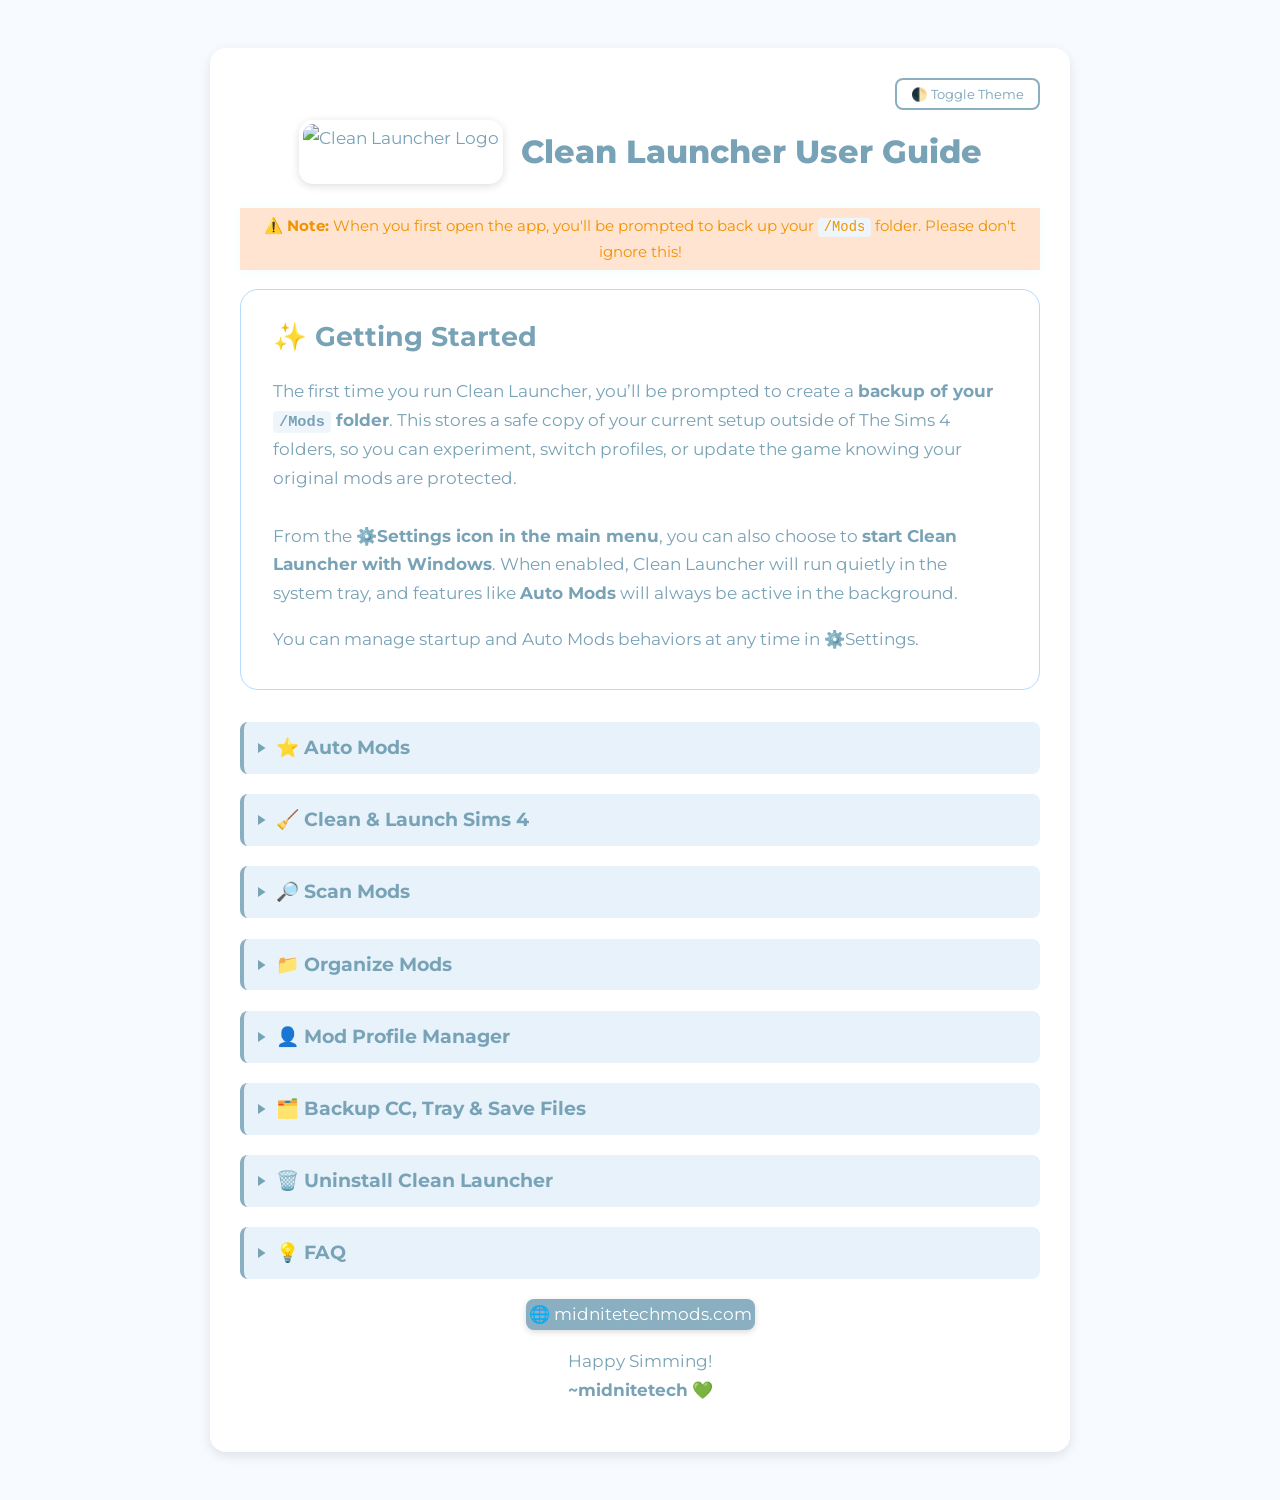
==== commit 50930410: "Update index.html" ====
--- a/index.html
+++ b/index.html
@@ -1,159 +1,306 @@
-<!doctype html>
+<!DOCTYPE html>
 <html lang="en">
 <head>
-  <meta charset="utf-8">
-  <meta name="viewport" content="width=device-width, initial-scale=1">
-  <meta name="description" content="Features and help for AnyCareer by midnitetech.">
-  <title>AnyCareer User Guide</title>
-  <link rel="stylesheet" href="font.css">
-  <link rel="stylesheet" href="styles.css">
-  <script src="guide.js" defer></script>
+  <meta charset="UTF-8">
+  <title>Clean Launcher</title>
+  <meta name="viewport" content="width=device-width, initial-scale=1.0">
+  <link href="https://fonts.googleapis.com/css2?family=Montserrat&display=swap" rel="stylesheet">
+  <style>
+    :root {
+      --bg-color: #f7fbff;
+      --text-color: #78a2b6;
+      --card-bg: #ffffff;
+      --highlight: #e7f2fb;
+      --border-accent: #89afc0;
+      --code-bg: #eef6fc;
+      --bg-color-tip: #fab96e;
+      --border-accent-tip: #fab96e;
+      --tip-bg: #ffe4d2;
+      --tip-color: #ef9300;
+      --section-border: #b2dbff;
+    }
+
+    a:link, a:visited {
+      background-color: #89afc0;
+      color: white;
+      padding: 1px 3px;
+      text-align: left;
+      text-decoration: none;
+      display: inline-block;
+      border-radius: 8px;
+      transition: background 0.3s;
+      box-shadow: 0 2px 6px rgba(0,0,0,0.15);
+    }
+
+    a:hover, a:active {
+      background-color: #f7fbff;
+    }
+
+    body.dark {
+      --bg-color: #1e1e1e;
+      --text-color: #78a2b6;
+      --card-bg: #2c2c2c;
+      --highlight: #333c50;
+      --border-accent: #66aaff;
+      --code-bg: #444;
+    }
+
+    .section {
+      background: var(--card-bg);
+      border-radius: 18px;
+      box-shadow: var(--shadow);
+      border: 1.5px solid var(--section-border);
+      padding: 24px 32px 18px 32px;
+      margin-bottom: 32px;
+      max-width: 750px;
+      margin-left: auto;
+      margin-right: auto;
+      transition: background 0.3s, color 0.25s;
+    }
+
+    body {
+      font-family: 'Montserrat', sans-serif;
+      font-size: 17px;
+      line-height: 1.7;
+      background-color: var(--bg-color);
+      color: var(--text-color);
+      padding: 40px 20px;
+      display: flex;
+      justify-content: center;
+      transition: background 0.3s, color 0.3s;
+    }
+
+    .card {
+      max-width: 800px;
+      background: var(--card-bg);
+      padding: 30px;
+      border-radius: 16px;
+      box-shadow: 0 4px 12px rgba(0,0,0,0.1);
+      transition: background 0.3s;
+    }
+
+    .logo-title img {
+      height: 56px;
+      border-radius: 14px;
+      background: var(--card-bg);
+      box-shadow: 0 2px 8px #0002;
+      padding: 4px;
+    }
+
+    .logo-title h1 {
+      font-size: 1.9em;
+      font-weight: 800;
+      color: var(--primary);
+      margin: 0;
+    }
+
+    .logo-title {
+      display: flex;
+      align-items: center;
+      justify-content: center;
+      gap: 18px;
+      margin-bottom: 24px;
+    }
+
+    .toggle-container {
+      text-align: right;
+      margin-bottom: 10px;
+    }
+
+    .toggle-button {
+      background: var(--card-bg);
+      color: var(--text-color);
+      font-family: 'Montserrat', sans-serif;
+      border: 2px solid var(--border-accent);
+      padding: 6px 14px;
+      border-radius: 8px;
+      cursor: pointer;
+      transition: background 0.3s, color 0.3s;
+    }
+
+    .toggle-button:hover {
+      background: var(--border-accent);
+      color: #fff;
+    }
+
+    h1 { font-size: 2em; margin: 0 0 0.5em; }
+    h2 { font-size: 1.6em; margin: 0; }
+    h3 { font-size: 1.3em; margin: 0; }
+
+    ul { padding-left: 1.2em; }
+
+    code {
+      background-color: var(--code-bg);
+      padding: 2px 6px;
+      border-radius: 4px;
+      font-size: 0.9em;
+    }
+
+    .tip-box {
+      background: var(--tip-bg);
+      color: var(--tip-color);
+      border-radius: 1px;
+      padding: 5px 18px;
+      box-shadow: 0 1px 8px #54e7e216;
+      text-align: center;
+      font-size: .9em;
+      margin-bottom: 1.2em;
+    }
+
+    details {
+      margin-bottom: 1.2em;
+      background-color: var(--highlight);
+      border-left: 4px solid var(--border-accent);
+      border-radius: 8px;
+      padding: 10px 14px;
+    }
+
+    summary {
+      cursor: pointer;
+      font-weight: bold;
+      font-size: 1.1em;
+      display: flex;
+      align-items: center;
+      gap: 8px;
+    }
+
+    summary::-webkit-details-marker { display: none; }
+
+    summary .arrow {
+      width: 10px;
+      height: 10px;
+      flex-shrink: 0;
+      transition: transform 0.25s ease;
+      fill: var(--text-color);
+    }
+
+    details[open] summary .arrow {
+      transform: rotate(90deg);
+    }
+  </style>
 </head>
+
 <body>
-  <a class="skip" href="#guide">Skip to guide</a>
-  <header class="masthead">
-    <a class="brand" href="https://midnitetechmods.com/" target="_blank" rel="noopener">
-      <img class="site-logo" src="AC_icons/AnyCareer_Banner.png" alt="midnitetechmods">
-    </a>
-    <div class="masthead-tools">
-      <button id="translate-toggle" class="translate-toggle" type="button" aria-expanded="false" aria-controls="translate-help">🌐 Translate</button>
-      <button id="theme-toggle" class="theme-toggle" type="button" aria-pressed="false">◐ Dark Mode</button>
-      <div id="translate-help" class="translate-help" hidden>
-        <p><b>Read this page in your language</b></p>
-        <ul>
-          <li><b>Chrome/Edge:</b> right-click anywhere on this page and choose <b>Translate to&hellip;</b></li>
-          <li><b>Firefox:</b> click the translate icon in the address bar, or right-click and choose <b>Translate page</b>.</li>
-          <li><b>Safari:</b> click the translate icon in the address bar.</li>
-          <li><b>Phone:</b> open your browser menu and choose <b>Translate</b>.</li>
-        </ul>
-        <p class="meta">File names and folder paths stay in English so they still match your Mods folder.</p>
-      </div>
-    </div>
-  </header>
-  <main id="guide">
-    <section class="intro">
-      <p class="eyebrow">THE SIMS 4 · MIDNITETECH MODS</p>
-      <h1>AnyCareer: The Custom Career Creator</h1>
-      <p>Features, FAQ & User Guide</p>
-    </section>
-    <aside class="backup-note"><img src="AC_icons/modlib.png" alt="" width="26" height="26" /> <strong>Required:</strong> the latest version of the <a href="https://www.patreon.com/posts/midnitetech-121729961" target="_blank" rel="noopener">midnitetech_modlibrary</a>.</aside>
-    <div class="guide-sections">
-    <details>
-      <summary><svg class="arrow" viewBox="0 0 8 8"><path d="M0 0 L6 4 L0 8 Z"/></svg><img src="AC_icons/AnyCareer_main.png" alt="" width="64" height="64" /> About AnyCareer</summary>
-    
-<p><strong>AnyCareer</strong> is a fully Base Game compatible mod that lets you create the career of your dreams for your Sims.</p>
-
-<p>Name it anthing you like, assign a description and icon, set a workplace name, schedule, pay & more!</p>
-
-<p>To get started, you just need the mod itself and the latest version of my <br><br><a class="website-button" href="https://www.patreon.com/posts/midnitetech-121729961" target="_blank"><strong>📁modlibrary</strong></a></p>
-<p>Then, head to<br><br> 📱Phone → Business → <strong>Find a Job</strong><br>
-💻 Computer → Career → <strong>Find a Job</strong><br>
-
-and choose <b>AnyCareer:</b> The Custom Career Creator</p>
-<p style="text-align: center;"><img src="AC_icons/Main_Career.png" alt="" width="800" height="400" /></p>
-    </details>
-    
-    <details>
-      <summary><svg class="arrow" viewBox="0 0 8 8"><path d="M0 0 L6 4 L0 8 Z"/></svg><img src="AC_icons/Checklist.png" alt="" width="64" height="64" /> Setup</summary>
-    
-<p>As soon as you join the career, you'll be automatically taken through the setup process.</p>
-
-<p style="text-align: center;"><img src="AC_icons/CareerTitle.png" alt="" width="500" height="250" /></p>
-
-<p>Type in a name for your career, or click <b>Randomize</b> for some inspiration! Then, optionally add a <b>Workplace</b> name and description, and choose an <b>Icon</b> for your career.</p>
-
-<p>I've included over 400 offical icons, and a few from The Sims 3, too! Once you've added the basic details, you can then choose your <b>Schedule</b>, and <b>Hourly Pay</b>.</p>
-
-<p style="text-align: center;"><img src="AC_icons/ExamplesBanner.png" alt="" width="300" height="150" /></p>
-
-<p>When you've completed the setup, you can use your new career right away, or enable <b>Work-From-Home</b>, and read more <b>About Work Preferences</b>.</p>
-
-<p>Any time you want to change anything, just head to a Computer or Mailbox, choose your career and <b>Edit Details</b>. You can also assign a <b>Uniform</b> here.</p>
-<p style="text-align: center;"><img src="AC_icons/SetupBanner.png" alt="" width="600" height="186" /></p>
-
-</details>
-
-
-    
-        <details>
-      <summary><svg class="arrow" viewBox="0 0 8 8"><path d="M0 0 L6 4 L0 8 Z"/></svg><img src="AC_icons/WFH.png" alt="" width="64" height="64" /> Work-From-Home</summary>
-    
-<p>Enable this option from <code>Computer → Career → Your Career → <b>Add/Remove Work Preferences</b></code>, or a Mailbox, to allow your Sim to be offered assignments from their workplace instead of heading to the office.</p>
-
-<p>To personalize your <b>Work-From-Home</b> assignments, and <b>Daily Tasks</b>, you can set <b>Work Preferences</b> that suit your career.</p>
-    </details>
-    
-    <details>
-      <summary><svg class="arrow" viewBox="0 0 8 8"><path d="M0 0 L6 4 L0 8 Z"/></svg><img src="AC_icons/AboutWorkPrefs.png" alt="" width="64" height="64" /> Work Preferences</summary>
-      <p>Under <code>Computer → Career → Your Career → <strong>Add/Remove Work Preferences</strong></code>, or a Mailbox, you'll find options to customize your work experience.</p>
-<ul>
-<li>Add an <strong>Employment Role</strong> to specify your Sim's job responsibilities, i.e., Employee, Owner, etc. This option will help make <strong>Daily Tasks</strong> more specific.</li>
-</ul>
-<p>If you've enabled <strong>Work-From-Home</strong>, you can also select from the following options. </p>
-<ul>
-<li><strong>Work Relationships: </strong>Choose the type of Sims you work with, i.e., <strong>Clients</strong>, <strong>Customers</strong>, <strong>Patients</strong>, etc.<br /><br /></li>
-<li><strong>Work Tasks:</strong> Add up to 3 <strong>Work Tasks</strong> from 6 categories, like <strong>Business &amp; Administration</strong> and <strong>Care &amp; Services</strong> to offer a better variety of assignments and dictate what kind of work you'll do.<br /><br /></li>
-<li><strong>Work Venues:</strong> Optionally add a <strong>Venue</strong> where you'll work. For example, choose the <strong>Library</strong>, and you'll be offered active style assignments. You'll travel to the <strong>Library</strong>, <strong>Clock In</strong>, and work through different tasks, like <strong>Chatting</strong> <strong>with</strong> <strong>Patrons</strong>, <strong>Assisting</strong> <strong>with</strong> <strong>Registration</strong>, etc.</li>
-</ul>
-<p>The more <strong>Work Preferences</strong> you add, the better suited your assignments will be to that Sim. You can <strong>View</strong> &amp; <strong>Remove</strong> <strong>Work</strong> <strong>Preferences</strong> from the Career menu on a Computer or from a Mailbox at any time.</p>
-
-<p style="text-align: center;"><img src="AC_icons/WorkPrefs.png" alt="" width="600" height="186" /></p>
-
-</details>
-
-    <details>
-      <summary><svg class="arrow" viewBox="0 0 8 8"><path d="M0 0 L6 4 L0 8 Z"/></svg><img src="AC_icons/ChooseSkill.png" alt="" width="64" height="64" /> Promotions & Objectives</summary>
-      
-<p>When your Sim is promoted to Level 02, they'll be able to choose a <b>Preferred Skill</b>. You can choose any, including <b>Custom Skills</b> if you have any installed. This skill will then be used for their <b>Promotion Objectives.</b></p>
-
-<p>You'll also be prompted to <b>Update</b> your Sim's title if you like, or choose <b>Don’t Ask Again</b> to stick with their current one. You can opt out of <b>Promotions</b> at any time.</p>
-
-<p>Their <b>Salary</b> will increase with each promotion, but you can adjust the amounts whenever you like.</p>
-
-<p>Promotions also include monetary rewards.</p>
-</details>
-      
-      <details>
-      <summary><svg class="arrow" viewBox="0 0 8 8"><path d="M0 0 L6 4 L0 8 Z"/></svg><img src="AC_icons/faq.png" alt="" width="64" height="64" /> FAQ</summary>
-
-<div class="faq-item"><h3 class="faq-question">How do I change my title?</h3><div class="faq-answer"><p>You can change your title, description, and other details from the <b>Edit (Your Career) Details</b> menu on a Computer or Mailbox.</p></div></div>
-<div class="faq-item"><h3 class="faq-question">Do I have to use the <b>Work Preferences</b>? I just want a basic career.</h3><div class="faq-answer"><p>No, they're totally optional. They just help to personalize your Sim's assignments if they opt to <b>Work-From-Home.</b></p></div></div>
-<div class="faq-item"><h3 class="faq-question">Does the career have <b>Daily Tasks</b>?</h3><div class="faq-answer"><p>Yes, the career includes <b>Daily Tasks</b> that your Sim can complete each day. These can be personalized by choosing an <b>Employment Role</b>.</p></div></div>
-<div class="faq-item"><h3 class="faq-question">How do I?</h3><div class="faq-answer"><p></p></div></div>
-<p>ℹ️ Question not answered here? Send me a <strong><a href="https://midnitetechmods.com/contact">message</a></strong> and I'll get back to you ASAP. Please be sure to include your <code>midnitetech_settings.json</code>, and your <code>midnitetech_log.html</code>.</p><p style="text-align: center;"><a class="website-button" href="https://midnitetechmods.com/troubleshooting" target="_blank"><strong>Click Here For Troubleshooting</strong></a>
-
-
-    
-  </details>
+<div class="card">
+
+  <div class="toggle-container">
+    <button class="toggle-button" onclick="toggleMode()">🌓 Toggle Theme</button>
+  </div>
+
+  <div class="logo-title">
+    <img src="https://i.ibb.co/8nvxKkS4/Clean-Launcher-Logo-2.png" alt="Clean Launcher Logo">
+    <h1>Clean Launcher User Guide</h1>
+  </div>
+
+  <div class="tip-box">
+    <strong>⚠️ Note:</strong>
+    When you first open the app, you'll be prompted to back up your <code data-start="460" data-end="468">/Mods</code> folder. Please don't ignore this!
+  </div>
+
+  <div class="section">
+    <h2>✨ Getting Started</h2>
+
+  <p>The first time you run Clean Launcher, you&rsquo;ll be prompted to create a <strong data-start="224" data-end="254">backup of your <code data-start="460" data-end="468">/Mods</code> folder</strong>. This stores a safe copy of your current setup outside of The Sims 4 folders, so you can experiment, switch profiles, or update the game knowing your original mods are protected.<br /><br />From the ⚙️<strong data-start="601" data-end="635">Settings icon in the main menu</strong>, you can also choose to <strong data-start="660" data-end="697">start Clean Launcher with Windows</strong>. When enabled, Clean Launcher will run quietly in the system tray, and features like <strong data-start="782" data-end="795">Auto Mods</strong> will always be active in the background.</p>
+<p data-start="838" data-end="920">You can manage startup and Auto Mods behaviors at any time in&nbsp;⚙️Settings.</p>
+
+  </div>
   
-    </div>
-    <section class="resources">
-      <h2>Links &amp; Info</h2>
-<details><summary>Patch Compatibility Status</summary><p><a href="https://www.status.midnitetechmods.com/" target="_blank" rel="noopener">Mod Status</a></p></details>
-<details><summary>Mod Library</summary><p><a href="https://www.patreon.com/midnitetech/posts/midnitetech-121729961" target="_blank" rel="noopener">https://www.patreon.com/midnitetech/posts/midnitetech-121729961</a></p></details>
-<details><summary>My Website</summary><p><a href="https://midnitetechmods.com/" target="_blank" rel="noopener">https://midnitetechmods.com/</a></p></details>
-<details><summary>Support</summary><p><a href="https://midnitetechmods.com/support" target="_blank" rel="noopener">https://midnitetechmods.com/support</a></p></details>
-<details><summary>Follow &amp; Contact</summary><p><a href="https://www.patreon.com/c/midnitetech" target="_blank" rel="noopener">Patreon ↗</a> · <a href="https://midnitetech.tumblr.com/" target="_blank" rel="noopener">Tumblr ↗</a> · <a href="support@midnitetechmods.com">Email</a></p></details>
-    </section>
-  </main>
-  <footer class="site-footer">
-  <nav aria-label="Footer links">
-
-    <a href="https://midnitetechmods.com/"
-       target="_blank"
-       rel="noopener">
-      midnitetechmods ↗
-    </a>
-  </nav>
-
-  <p>© 2026 midnitetech. All rights reserved.</p>
-
-  <p class="footer-disclaimer">
-    This website and its content are not affiliated with or endorsed
-    by Electronic Arts or Maxis.<br>
-    The Sims™ 4 and all associated trademarks are the property of
-    Electronic Arts Inc.
-  </p>
-</footer>
+  <details>
+    <summary><svg class="arrow" viewBox="0 0 8 8"><path d="M0 0 L6 4 L0 8 Z"/></svg>⭐ Auto Mods</summary>
+    <ul>On first launch or reset, Clean Launcher will offer to create an <code data-start="460" data-end="468">/Auto Mods</code> folder inside your <code data-start="460" data-end="468">/Mods</code> directory.<p>Anything you drop into Auto Mods is handled automatically while Clean Launcher runs in the system tray. Archives are unzipped if needed, <strong data-start="342" data-end="368">mods stay in Auto Mods</strong>, and non-mod files are sent where they belong &mdash; <strong data-start="417" data-end="470">Tray files go to <code data-start="436" data-end="443">/Tray</code> and Saves go to <code data-start="460" data-end="468">/Saves</code></strong>.<p>There’s no manual unzipping or copying required. For quick access, you can pin Auto Mods to <a href="https://support.microsoft.com/en-gb/windows/file-explorer-in-windows-ef370130-1cca-9dc5-e0df-2f7416fe1cb1">Windows Quick Access</a> and drop files in as you download them, ready to test or organize later.</p>
+    </ul>
+  </details>
+
+  <details>
+    <summary><svg class="arrow" viewBox="0 0 8 8"><path d="M0 0 L6 4 L0 8 Z"/></svg> 🧹 Clean &amp; Launch Sims 4</summary>
+    <ul>
+      Clean &amp; Launch deletes temporary cache files and error logs, then launches The Sims 4 in one click.<br><br>
+      You can optionally clear the cache only when your <code data-start="460" data-end="468">/Mods</code> folder has changed, or open the EA App if you need to be in offline mode. You can set the app to remember your selections, too. 
+    </ul>
+  </details>
+
+  <details>
+    <summary><svg class="arrow" viewBox="0 0 8 8"><path d="M0 0 L6 4 L0 8 Z"/></svg> 🔎 Scan Mods</summary>
+    <p data-start="169" data-end="295">Scan Mods checks your <code data-start="460" data-end="468">/Mods</code> folder for common issues that can stop mods from working correctly or cause unexpected problems in-game.</p>
+<p data-start="297" data-end="568">It looks for <strong data-start="310" data-end="333">buried script files</strong>, <strong data-start="335" data-end="378">zipped mods that haven&rsquo;t been extracted</strong>, <strong data-start="380" data-end="399">duplicate files</strong>, and <strong data-start="405" data-end="432">incorrect game settings</strong>&mdash;then offers to fix what it finds. Nothing is changed without your confirmation, and you&rsquo;ll always see exactly what&rsquo;s being addressed.</p>
+<p data-start="570" data-end="687">Running a scan is a quick way to catch problems early and keep your <code data-start="460" data-end="468">/Mods</code> folder clean, compatible, and ready to play. It currently tracks all my <b>(midnitetech)</b> mods, and lets you know if you have an outdated version, or are missing a dependency.</p>
+  </details>
+
+  <details>
+    <summary><svg class="arrow" viewBox="0 0 8 8"><path d="M0 0 L6 4 L0 8 Z"/></svg> 📁 Organize Mods</summary>
+    <ul>
+      <p data-start="170" data-end="306">Organize Mods gives you a live, folder-tree view of your <code data-start="460" data-end="468">/Mods</code> directory, so you can see exactly how everything is laid out in real time.</p>
+<p data-start="308" data-end="563">You can <strong data-start="316" data-end="360">drag files or folders to reorganize them</strong>, <strong data-start="362" data-end="395">create new folders on the fly</strong>, and use <strong data-start="405" data-end="433">Ctrl+click or checkboxes</strong> to select and move multiple items at once. Changes are applied instantly, so what you see is what&rsquo;s actually in your <code data-start="460" data-end="468">/Mods</code> folder.</p>
+<p data-start="565" data-end="692">If you make a mistake, <strong data-start="588" data-end="606">Undo Last Move</strong> lets you roll back your most recent action&mdash;no hunting things down or starting over.</p>
+    </ul>
+  </details>
+
+  <details>
+    <summary><svg class="arrow" viewBox="0 0 8 8"><path d="M0 0 L6 4 L0 8 Z"/></svg> 👤 Mod Profile Manager</summary>
+    <p data-start="159" data-end="256">Mod Profiles let you save different mod folder setups and switch between them safely and easily.</p>
+<p data-start="258" data-end="490">Your current <code data-start="460" data-end="468">/Mods</code> folder is stored as your <strong data-start="301" data-end="317">Default Mods</strong>&mdash;a protected backup of your usual setup. You can then create additional profiles for testing, updates, or lighter play styles and switch between them with a single click. Whatever is in your <code data-start="460" data-end="468">/Mods</code> folder when you hit Create New will be your new Profile.</p>
+<p data-start="492" data-end="705">If changes are detected before you switch profiles, Clean Launcher will prompt you to save them, so nothing is lost. </p>
+<p data-start="707" data-end="834">Mod Profiles make it easy to play while waiting for updates, testing new mods, or just for seeing if you really can go without that folder of CC you've been hoarding since 2014.</p><p>If you need to replace the contents of a profile, you can do that from Mod Profiles → <code data-start="460" data-end="468">More</code>, where you can also see your backups, restore your original, or change your backup location. All profiles and backups are stored outside your Sims 4 folders and can be restored at any time. </p>
+  </details>
+
+  <details>
+    <summary><svg class="arrow" viewBox="0 0 8 8"><path d="M0 0 L6 4 L0 8 Z"/></svg> 🗂️ Backup CC, Tray & Save Files</summary>
+    <p data-start="142" data-end="299">The Backup feature lets you create a safe, compressed copy of your <strong data-start="209" data-end="217">Mods</strong>, <strong data-start="219" data-end="228">Saves</strong>, <strong data-start="230" data-end="238">Tray</strong>, or <strong data-start="243" data-end="265">everything at once</strong>, stored in a location you choose.</p>
+<p data-start="301" data-end="518">Clean Launcher packages your files into a zip archive, making it easy to keep organized backups before updates, testing new mods, or making big changes. Your original folders are never altered during the process.</p><p>Large folders may take a while to compress.</p>
+  </details>
+
+  <details>
+    <summary><svg class="arrow" viewBox="0 0 8 8"><path d="M0 0 L6 4 L0 8 Z"/></svg> 🗑️ Uninstall Clean Launcher</summary>
+    <p data-start="129" data-end="405">Before uninstalling, make sure <strong data-start="160" data-end="194">Clean Launcher is fully closed</strong>. If it&rsquo;s running, right-click the Clean Launcher icon in the system tray (by the clock) and choose <strong data-start="294" data-end="302">Exit</strong>. You can also disable <strong data-start="325" data-end="347">Start with Windows</strong> from the tray menu or from <strong data-start="375" data-end="387">Settings</strong> in the main menu.</p>
+<p data-start="407" data-end="497">Once closed, uninstall Clean Launcher as usual from <strong data-start="459" data-end="485">Add or Remove Programs</strong> in Windows.</p>
+<p data-start="499" data-end="661">If you&rsquo;ve enabled Clean Launcher to start with Windows, the auto-start entry can be removed either from the <strong data-start="607" data-end="620">tray menu</strong> or via <strong data-start="628" data-end="640">Settings</strong> before uninstalling.</p>
+<p data-start="663" data-end="750">Your Mods, Saves, Tray files, and backups are not deleted when you uninstall.</p>
+  </details>
+
+  <details>
+    <summary><svg class="arrow" viewBox="0 0 8 8"><path d="M0 0 L6 4 L0 8 Z"/></svg> 💡 FAQ</summary>
+    <h4 data-start="628" data-end="677"><strong data-start="632" data-end="677">Does Clean Launcher modify my game files?</strong></h4>
+<p data-start="678" data-end="817">No. Clean Launcher works only with your <strong data-start="718" data-end="726">Mods</strong>, <strong data-start="728" data-end="737">Saves</strong>, and <strong data-start="743" data-end="751">Tray</strong> folders. It does not modify game files or core installation data.</p>
+<hr data-start="819" data-end="822" />
+<h4 data-start="824" data-end="874"><strong data-start="828" data-end="874">Is anything changed without my permission?</strong></h4>
+<p data-start="875" data-end="1016">No. Actions like backups, profile switches, scans, and fixes always require confirmation. Clean Launcher won&rsquo;t delete or move files silently.</p>
+<hr data-start="1018" data-end="1021" />
+<h4 data-start="93" data-end="143"><strong data-start="97" data-end="143">Why does my antivirus flag Clean Launcher?</strong></h4>
+<p data-start="144" data-end="361">Clean Launcher is a small, unsigned Windows utility that interacts with your Mods, Saves, and Tray folders. Some antivirus programs flag tools like this due to <strong data-start="304" data-end="326">heuristic scanning</strong>, not because the app is malicious.</p>
+<p data-start="363" data-end="620">Clean Launcher does not include malware, spyware, or data collection. If your antivirus blocks it, you may need to add an exception or allow it manually. You&rsquo;re also welcome to <strong data-start="540" data-end="592">scan the installer or executable with VirusTotal</strong> for additional reassurance.</p>
+<hr data-start="1269" data-end="1272" />
+<h4 data-start="1023" data-end="1072"><strong data-start="1027" data-end="1072">Can Clean Launcher run in the background?</strong></h4>
+<p data-start="1073" data-end="1267">Yes. You can set Clean Launcher to <strong data-start="1108" data-end="1130">start with Windows</strong> using the ⚙️<strong data-start="1140" data-end="1174">Settings icon in the main menu</strong>. When enabled, it runs quietly in the system tray, and features like Auto Mods remain active.</p>
+<hr data-start="1269" data-end="1272" />
+<h4 data-start="1274" data-end="1321"><strong data-start="1278" data-end="1321">What happens if I close Clean Launcher?</strong></h4>
+<p data-start="1322" data-end="1507">Clean Launcher will run in the tray unless you exit it or don't have autostart enabled. When it isn&rsquo;t running, background features like <strong data-start="1380" data-end="1393">Auto Mods</strong> won&rsquo;t be active. You can relaunch it at any time&mdash;or enable Start with Windows (⚙️<strong data-start="1140" data-end="1174">Settings)</strong> to keep it running automatically.</p>
+<hr data-start="1509" data-end="1512" />
+<h4 data-start="1514" data-end="1563"><strong data-start="1518" data-end="1563">Where are my profiles and backups stored?</strong></h4>
+<p data-start="1564" data-end="1733">Profiles and backups are stored <strong data-start="1596" data-end="1630">outside of your Sims 4 folders</strong>, in a separate location managed by Clean Launcher. This keeps them safe from game updates and repairs.</p>
+<p data-start="1564" data-end="1733">You can see their location by right-clicking Clean Launcher in the tray and choosing Open Installation Folder, or from the More menu in Mod Profile Manager.</p>
+<hr data-start="1735" data-end="1738" />
+<h4 data-start="1740" data-end="1797"><strong data-start="1744" data-end="1797">Will uninstalling Clean Launcher delete my files?</strong></h4>
+<p data-start="1798" data-end="1938">No. Uninstalling Clean Launcher does not delete your Mods, Saves, Tray files, profiles, or backups. Everything remains exactly where it was. Disabling Auto Mods will prompt you if you want to delete the folder itself, and it's contents.</p>
+<hr data-start="1940" data-end="1943" />
+<h4 data-start="1945" data-end="1984"><strong data-start="1949" data-end="1984">Is Clean Launcher Windows-only?</strong></h4>
+<p data-start="1985" data-end="2049">Yes. Clean Launcher is currently available for <strong data-start="2032" data-end="2048">Windows only</strong>.</p>
+<hr data-start="1940" data-end="1943" />
+<h4 data-start="1945" data-end="1984">Scan Mods is telling me I have buried scripts when I don't?</h4>
+<p>Create a Full Report from the Settings menu, and check the path of your Mods folder. If it doesn't read '\The Sims 4\Mods', you need to set your Mods folder path (⚙️<strong data-start="1140" data-end="1174">Settings)</strong>.</p>
+  </details>
+
+  <div class="footer" style="text-align:center;">
+    <a href="https://midnitetechmods.com/" target="_blank" class="website-button">🌐 midnitetechmods.com</a>
+    <p>Happy Simming!<br><strong>~midnitetech</strong> 💚</p>
+  </div>
+
+</div>
+
+<script>
+  function toggleMode() {
+    document.body.classList.toggle('dark');
+  }
+</script>
+
 </body>
 </html>
